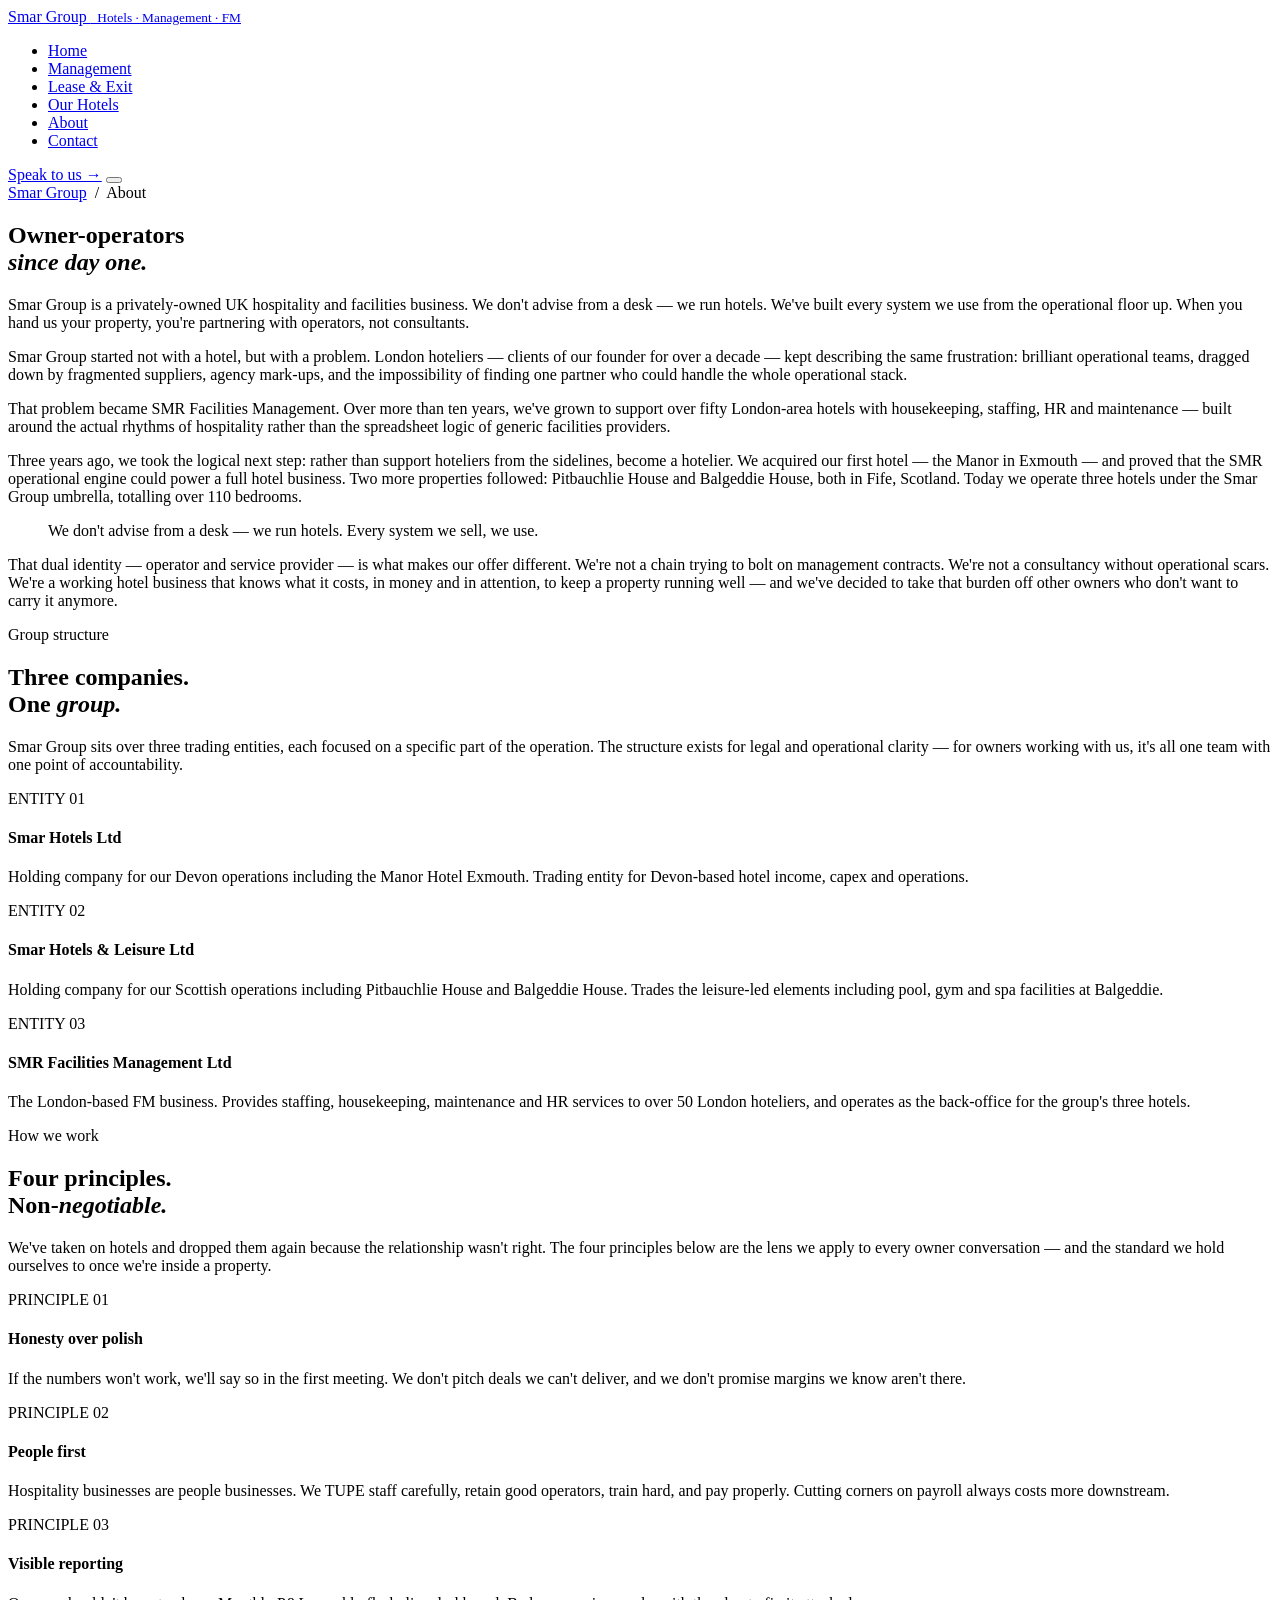
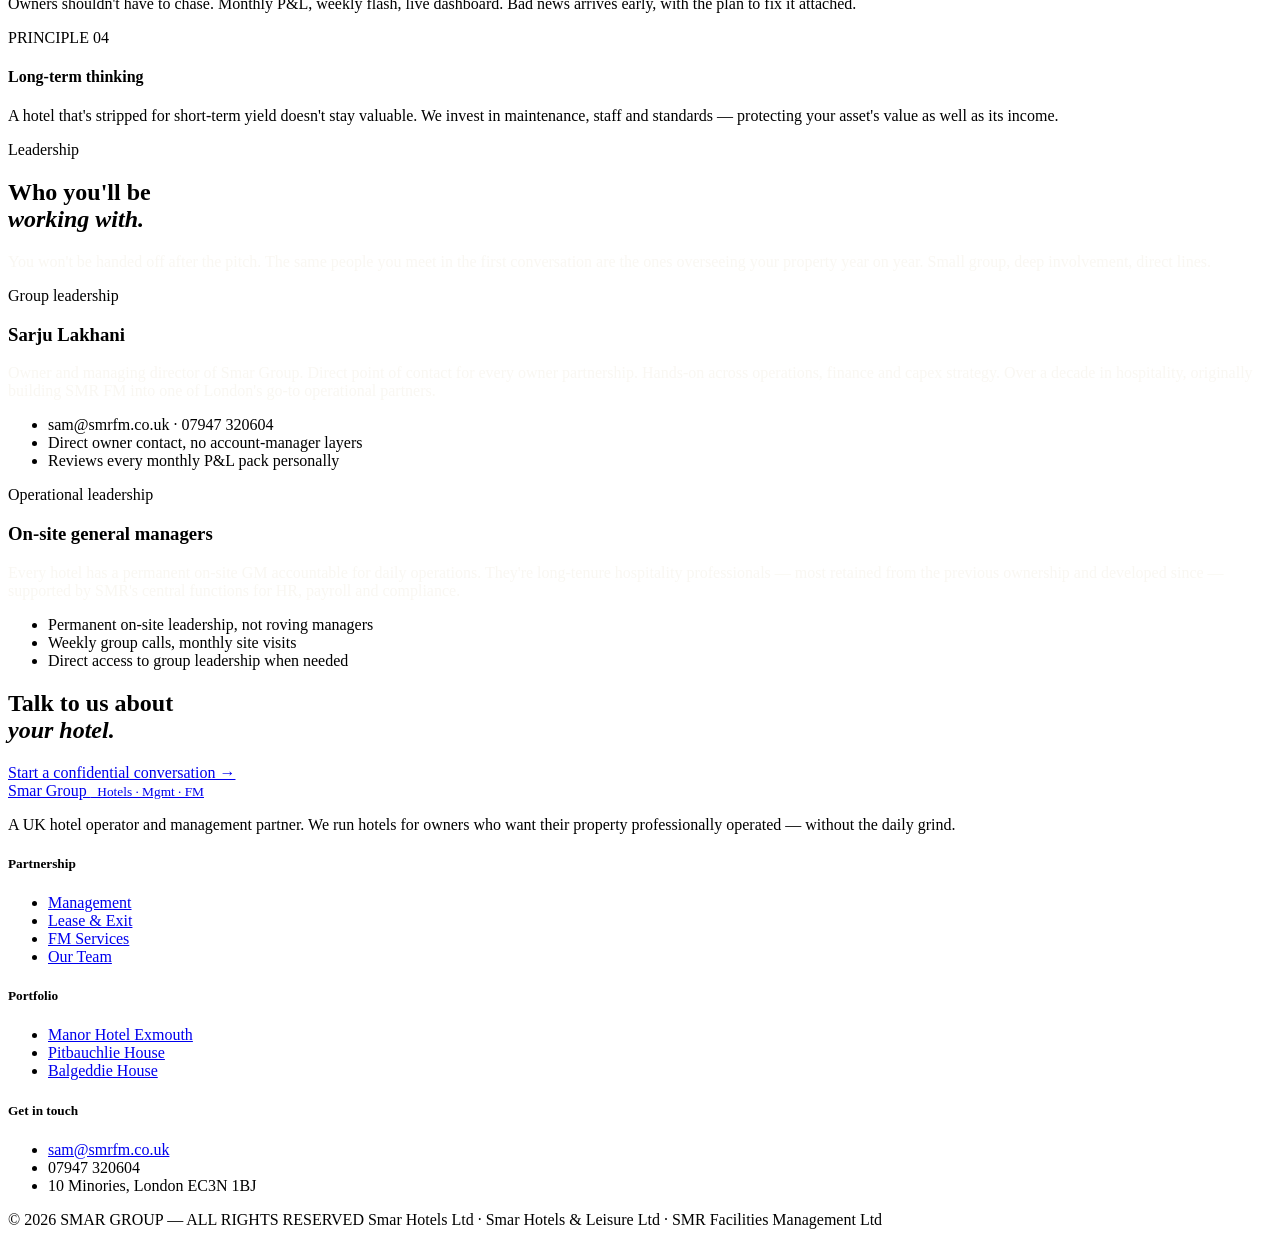
==== about.html @ 934def17 "Add files via upload" ====
<!DOCTYPE html>
<html lang="en">
<head>
<meta charset="UTF-8">
<meta name="viewport" content="width=device-width, initial-scale=1.0">
<title>About — Smar Group</title>
<meta name="description" content="Smar Group is a UK hotel operator running three hotels and a London-based facilities management business. Owner-operators since 2014, backed by ten years of hospitality experience.">
<link rel="stylesheet" href="assets/styles.css">
<link rel="icon" type="image/svg+xml" href="data:image/svg+xml,<svg xmlns='http://www.w3.org/2000/svg' viewBox='0 0 32 32'><circle cx='16' cy='16' r='14' fill='%230B1E3A'/><circle cx='16' cy='16' r='5' fill='%23B58A3C'/></svg>">
</head>
<body>

<nav class="nav">
  <div class="container nav__inner">
    <a href="index.html" class="logo">
      <span class="logo__mark"></span>
      Smar Group
      <small>&nbsp;&nbsp;Hotels · Management · FM</small>
    </a>
    <ul class="nav__links">
      <li><a href="index.html">Home</a></li>
      <li><a href="management.html">Management</a></li>
      <li><a href="lease.html">Lease & Exit</a></li>
      <li><a href="hotels.html">Our Hotels</a></li>
      <li><a href="about.html" class="active">About</a></li>
      <li><a href="contact.html">Contact</a></li>
    </ul>
    <a href="contact.html" class="nav__cta">Speak to us →</a>
    <button class="nav__burger" aria-label="Menu"><span></span><span></span><span></span></button>
  </div>
</nav>

<section class="page-hero">
  <div class="container page-hero__inner">
    <div>
      <div class="crumb fade-up"><a href="index.html">Smar Group</a> &nbsp;/&nbsp; About</div>
      <h1 class="fade-up d1">
        Owner-operators<br>
        <em>since day one.</em>
      </h1>
    </div>
    <div class="fade-up d2">
      <p class="lead">
        Smar Group is a privately-owned UK hospitality and facilities business. We don't
        advise from a desk — we run hotels. We've built every system we use from the
        operational floor up. When you hand us your property, you're partnering with
        operators, not consultants.
      </p>
    </div>
  </div>
</section>

<!-- STORY -->
<section class="section">
  <div class="container">
    <div class="prose">
      <p>
        Smar Group started not with a hotel, but with a problem. London hoteliers — clients
        of our founder for over a decade — kept describing the same frustration: brilliant
        operational teams, dragged down by fragmented suppliers, agency mark-ups, and the
        impossibility of finding one partner who could handle the whole operational stack.
      </p>
      <p>
        That problem became SMR Facilities Management. Over more than ten years, we've grown
        to support over fifty London-area hotels with housekeeping, staffing, HR and
        maintenance — built around the actual rhythms of hospitality rather than the
        spreadsheet logic of generic facilities providers.
      </p>
      <p>
        Three years ago, we took the logical next step: rather than support hoteliers from
        the sidelines, become a hotelier. We acquired our first hotel — the Manor in Exmouth —
        and proved that the SMR operational engine could power a full hotel business. Two
        more properties followed: Pitbauchlie House and Balgeddie House, both in Fife,
        Scotland. Today we operate three hotels under the Smar Group umbrella, totalling
        over 110 bedrooms.
      </p>
      <blockquote>
        We don't advise from a desk — we run hotels. Every system we sell, we use.
      </blockquote>
      <p>
        That dual identity — operator and service provider — is what makes our offer
        different. We're not a chain trying to bolt on management contracts. We're not a
        consultancy without operational scars. We're a working hotel business that knows
        what it costs, in money and in attention, to keep a property running well — and
        we've decided to take that burden off other owners who don't want to carry it
        anymore.
      </p>
    </div>
  </div>
</section>

<!-- STRUCTURE -->
<section class="section section--cream">
  <div class="container">
    <div class="sec-head" data-reveal>
      <div class="sec-head__left">
        <span class="eyebrow">Group structure</span>
        <h2>Three companies.<br>One <em class="script">group.</em></h2>
      </div>
      <div class="sec-head__right">
        <p>
          Smar Group sits over three trading entities, each focused on a specific part of
          the operation. The structure exists for legal and operational clarity — for owners
          working with us, it's all one team with one point of accountability.
        </p>
      </div>
    </div>

    <div class="svc-grid">
      <div class="svc" data-reveal>
        <div class="svc__num">ENTITY 01</div>
        <h4>Smar Hotels Ltd</h4>
        <p>Holding company for our Devon operations including the Manor Hotel Exmouth. Trading entity for Devon-based hotel income, capex and operations.</p>
      </div>
      <div class="svc" data-reveal>
        <div class="svc__num">ENTITY 02</div>
        <h4>Smar Hotels & Leisure Ltd</h4>
        <p>Holding company for our Scottish operations including Pitbauchlie House and Balgeddie House. Trades the leisure-led elements including pool, gym and spa facilities at Balgeddie.</p>
      </div>
      <div class="svc" data-reveal>
        <div class="svc__num">ENTITY 03</div>
        <h4>SMR Facilities Management Ltd</h4>
        <p>The London-based FM business. Provides staffing, housekeeping, maintenance and HR services to over 50 London hoteliers, and operates as the back-office for the group's three hotels.</p>
      </div>
    </div>
  </div>
</section>

<!-- VALUES -->
<section class="section">
  <div class="container">
    <div class="sec-head" data-reveal>
      <div class="sec-head__left">
        <span class="eyebrow">How we work</span>
        <h2>Four principles.<br>Non-<em class="script">negotiable.</em></h2>
      </div>
      <div class="sec-head__right">
        <p>
          We've taken on hotels and dropped them again because the relationship wasn't
          right. The four principles below are the lens we apply to every owner conversation —
          and the standard we hold ourselves to once we're inside a property.
        </p>
      </div>
    </div>

    <div class="process">
      <div class="process__step" data-reveal>
        <span class="num">PRINCIPLE 01</span>
        <h4>Honesty over polish</h4>
        <p>If the numbers won't work, we'll say so in the first meeting. We don't pitch deals we can't deliver, and we don't promise margins we know aren't there.</p>
      </div>
      <div class="process__step" data-reveal>
        <span class="num">PRINCIPLE 02</span>
        <h4>People first</h4>
        <p>Hospitality businesses are people businesses. We TUPE staff carefully, retain good operators, train hard, and pay properly. Cutting corners on payroll always costs more downstream.</p>
      </div>
      <div class="process__step" data-reveal>
        <span class="num">PRINCIPLE 03</span>
        <h4>Visible reporting</h4>
        <p>Owners shouldn't have to chase. Monthly P&L, weekly flash, live dashboard. Bad news arrives early, with the plan to fix it attached.</p>
      </div>
      <div class="process__step" data-reveal>
        <span class="num">PRINCIPLE 04</span>
        <h4>Long-term thinking</h4>
        <p>A hotel that's stripped for short-term yield doesn't stay valuable. We invest in maintenance, staff and standards — protecting your asset's value as well as its income.</p>
      </div>
    </div>
  </div>
</section>

<!-- LEADERSHIP -->
<section class="section section--dark">
  <div class="container">
    <div class="sec-head" data-reveal>
      <div class="sec-head__left">
        <span class="eyebrow">Leadership</span>
        <h2 style="color: var(--paper);">Who you'll be<br><em class="script">working with.</em></h2>
      </div>
      <div class="sec-head__right">
        <p style="color: rgba(247, 244, 238, 0.75);">
          You won't be handed off after the pitch. The same people you meet in the first
          conversation are the ones overseeing your property year on year. Small group, deep
          involvement, direct lines.
        </p>
      </div>
    </div>

    <div class="tracks" data-reveal>
      <div class="track" style="background: var(--ink-2); border-color: rgba(247,244,238,0.12); color: var(--paper);">
        <span class="track__tag">Group leadership</span>
        <h3 style="color: var(--paper);">Sarju Lakhani</h3>
        <p style="color: rgba(247, 244, 238, 0.75);">
          Owner and managing director of Smar Group. Direct point of contact for every
          owner partnership. Hands-on across operations, finance and capex strategy.
          Over a decade in hospitality, originally building SMR FM into one of London's
          go-to operational partners.
        </p>
        <ul class="track__list" style="border-color: rgba(247,244,238,0.12);">
          <li>sam@smrfm.co.uk · 07947 320604</li>
          <li>Direct owner contact, no account-manager layers</li>
          <li>Reviews every monthly P&L pack personally</li>
        </ul>
      </div>
      <div class="track" style="background: var(--ink-2); border-color: rgba(247,244,238,0.12); color: var(--paper);">
        <span class="track__tag">Operational leadership</span>
        <h3 style="color: var(--paper);">On-site general managers</h3>
        <p style="color: rgba(247, 244, 238, 0.75);">
          Every hotel has a permanent on-site GM accountable for daily operations. They're
          long-tenure hospitality professionals — most retained from the previous ownership
          and developed since — supported by SMR's central functions for HR, payroll and
          compliance.
        </p>
        <ul class="track__list" style="border-color: rgba(247,244,238,0.12);">
          <li>Permanent on-site leadership, not roving managers</li>
          <li>Weekly group calls, monthly site visits</li>
          <li>Direct access to group leadership when needed</li>
        </ul>
      </div>
    </div>
  </div>
</section>

<!-- CTA -->
<section class="cta-band">
  <div class="container cta-band__inner">
    <h2>Talk to us about<br><em>your hotel.</em></h2>
    <div style="display: flex; gap: 1rem; flex-wrap: wrap;">
      <a href="contact.html" class="btn btn--primary">Start a confidential conversation →</a>
    </div>
  </div>
</section>

<footer class="footer">
  <div class="container">
    <div class="footer__grid">
      <div class="footer__brand">
        <a href="index.html" class="logo">
          <span class="logo__mark"></span>
          Smar Group
          <small>&nbsp;&nbsp;Hotels · Mgmt · FM</small>
        </a>
        <p>A UK hotel operator and management partner. We run hotels for owners who want their property professionally operated — without the daily grind.</p>
      </div>
      <div class="footer__col">
        <h5>Partnership</h5>
        <ul>
          <li><a href="management.html">Management</a></li>
          <li><a href="lease.html">Lease & Exit</a></li>
          <li><a href="services.html">FM Services</a></li>
          <li><a href="about.html">Our Team</a></li>
        </ul>
      </div>
      <div class="footer__col">
        <h5>Portfolio</h5>
        <ul>
          <li><a href="hotels.html#manor">Manor Hotel Exmouth</a></li>
          <li><a href="hotels.html#pitbauchlie">Pitbauchlie House</a></li>
          <li><a href="hotels.html#balgeddie">Balgeddie House</a></li>
        </ul>
      </div>
      <div class="footer__col">
        <h5>Get in touch</h5>
        <ul>
          <li><a href="mailto:sam@smrfm.co.uk">sam@smrfm.co.uk</a></li>
          <li>07947 320604</li>
          <li>10 Minories, London EC3N 1BJ</li>
        </ul>
      </div>
    </div>
    <div class="footer__bottom">
      <span>© 2026 SMAR GROUP — ALL RIGHTS RESERVED</span>
      <span>Smar Hotels Ltd · Smar Hotels & Leisure Ltd · SMR Facilities Management Ltd</span>
    </div>
  </div>
</footer>

<script src="assets/main.js"></script>
</body>
</html>
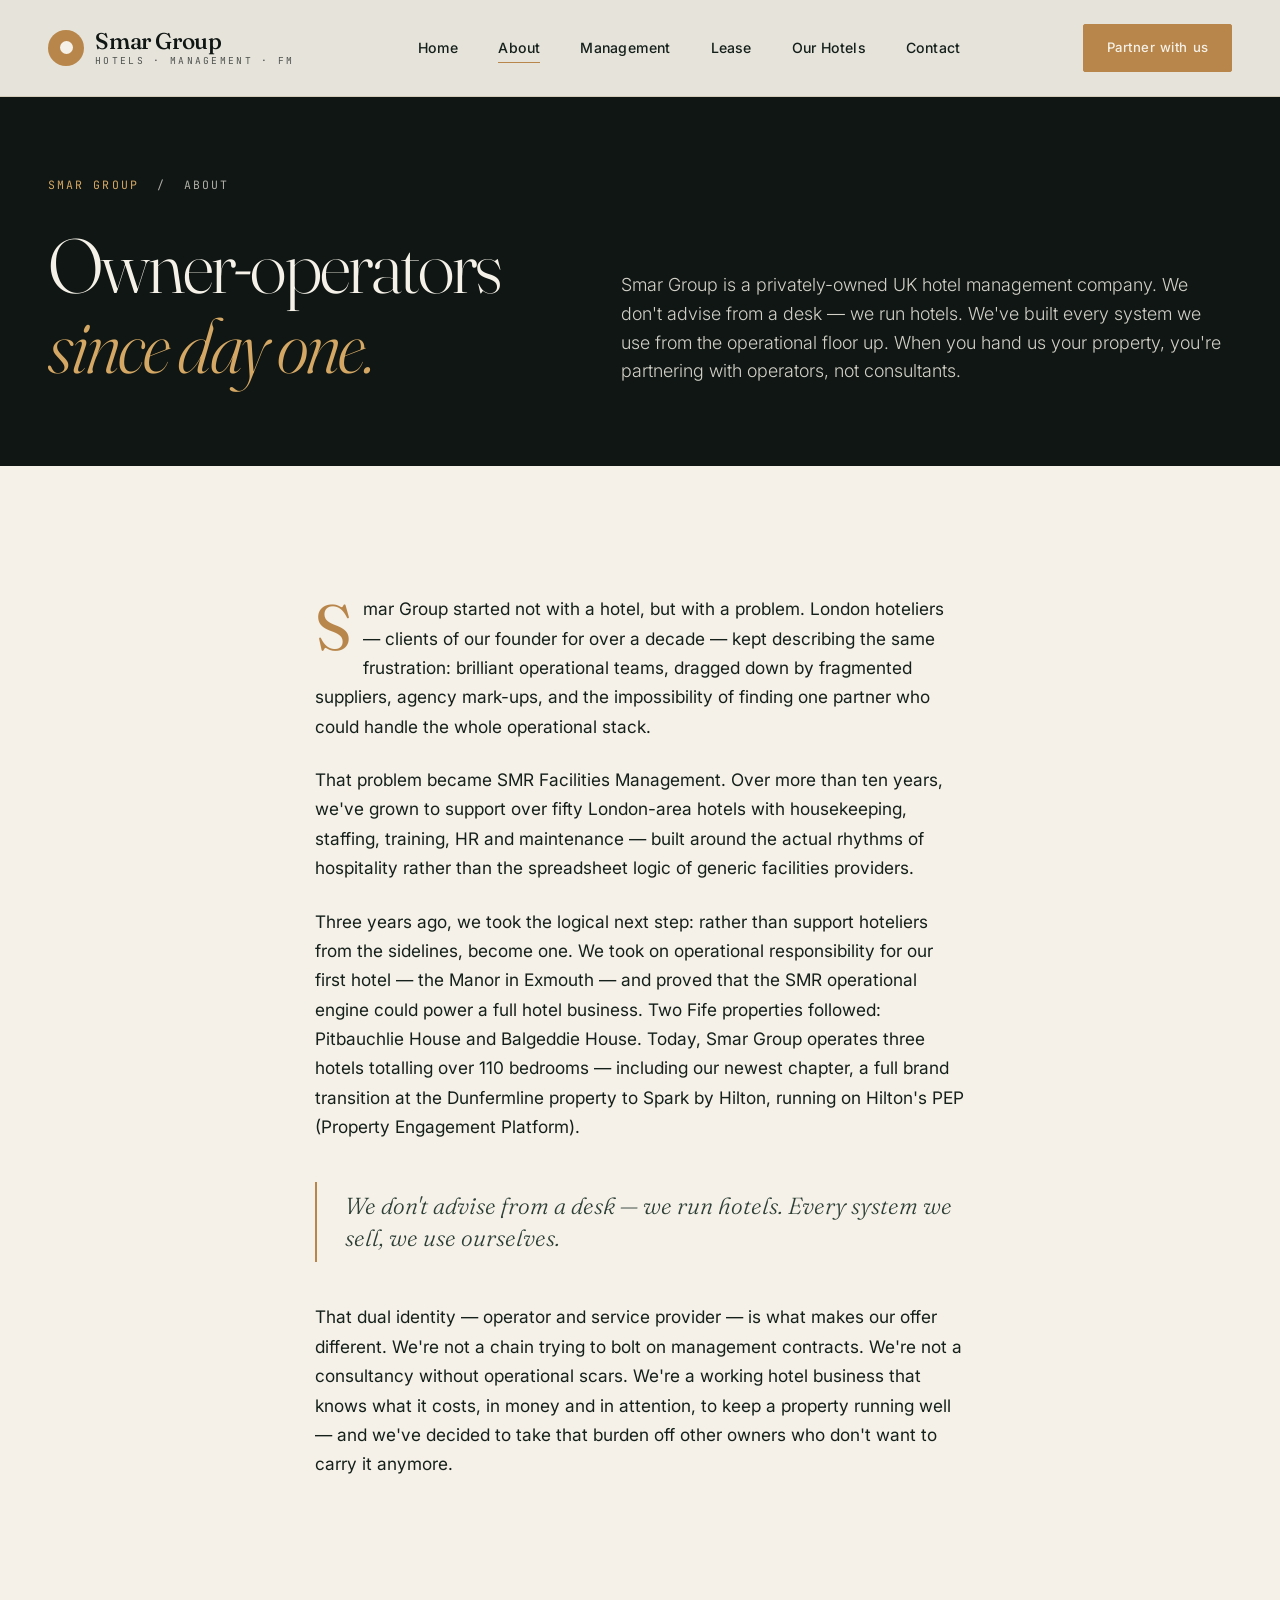
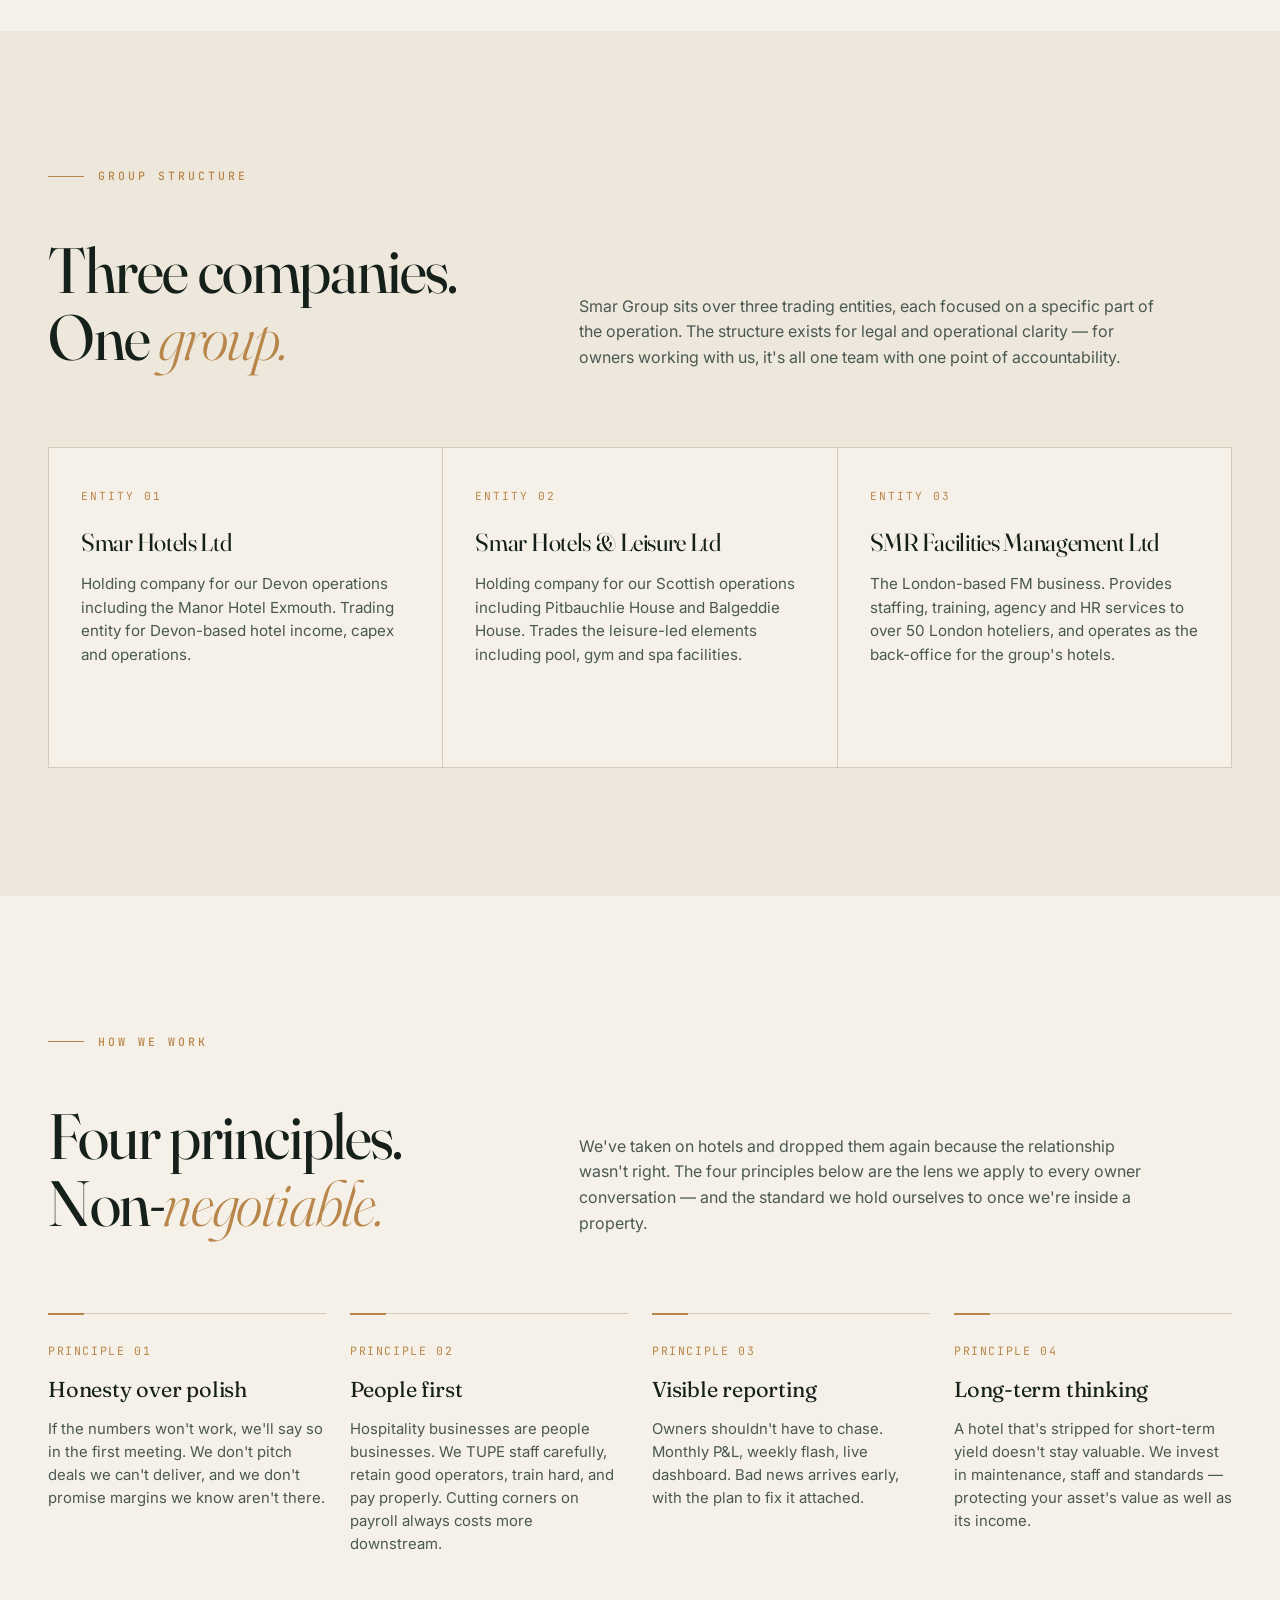
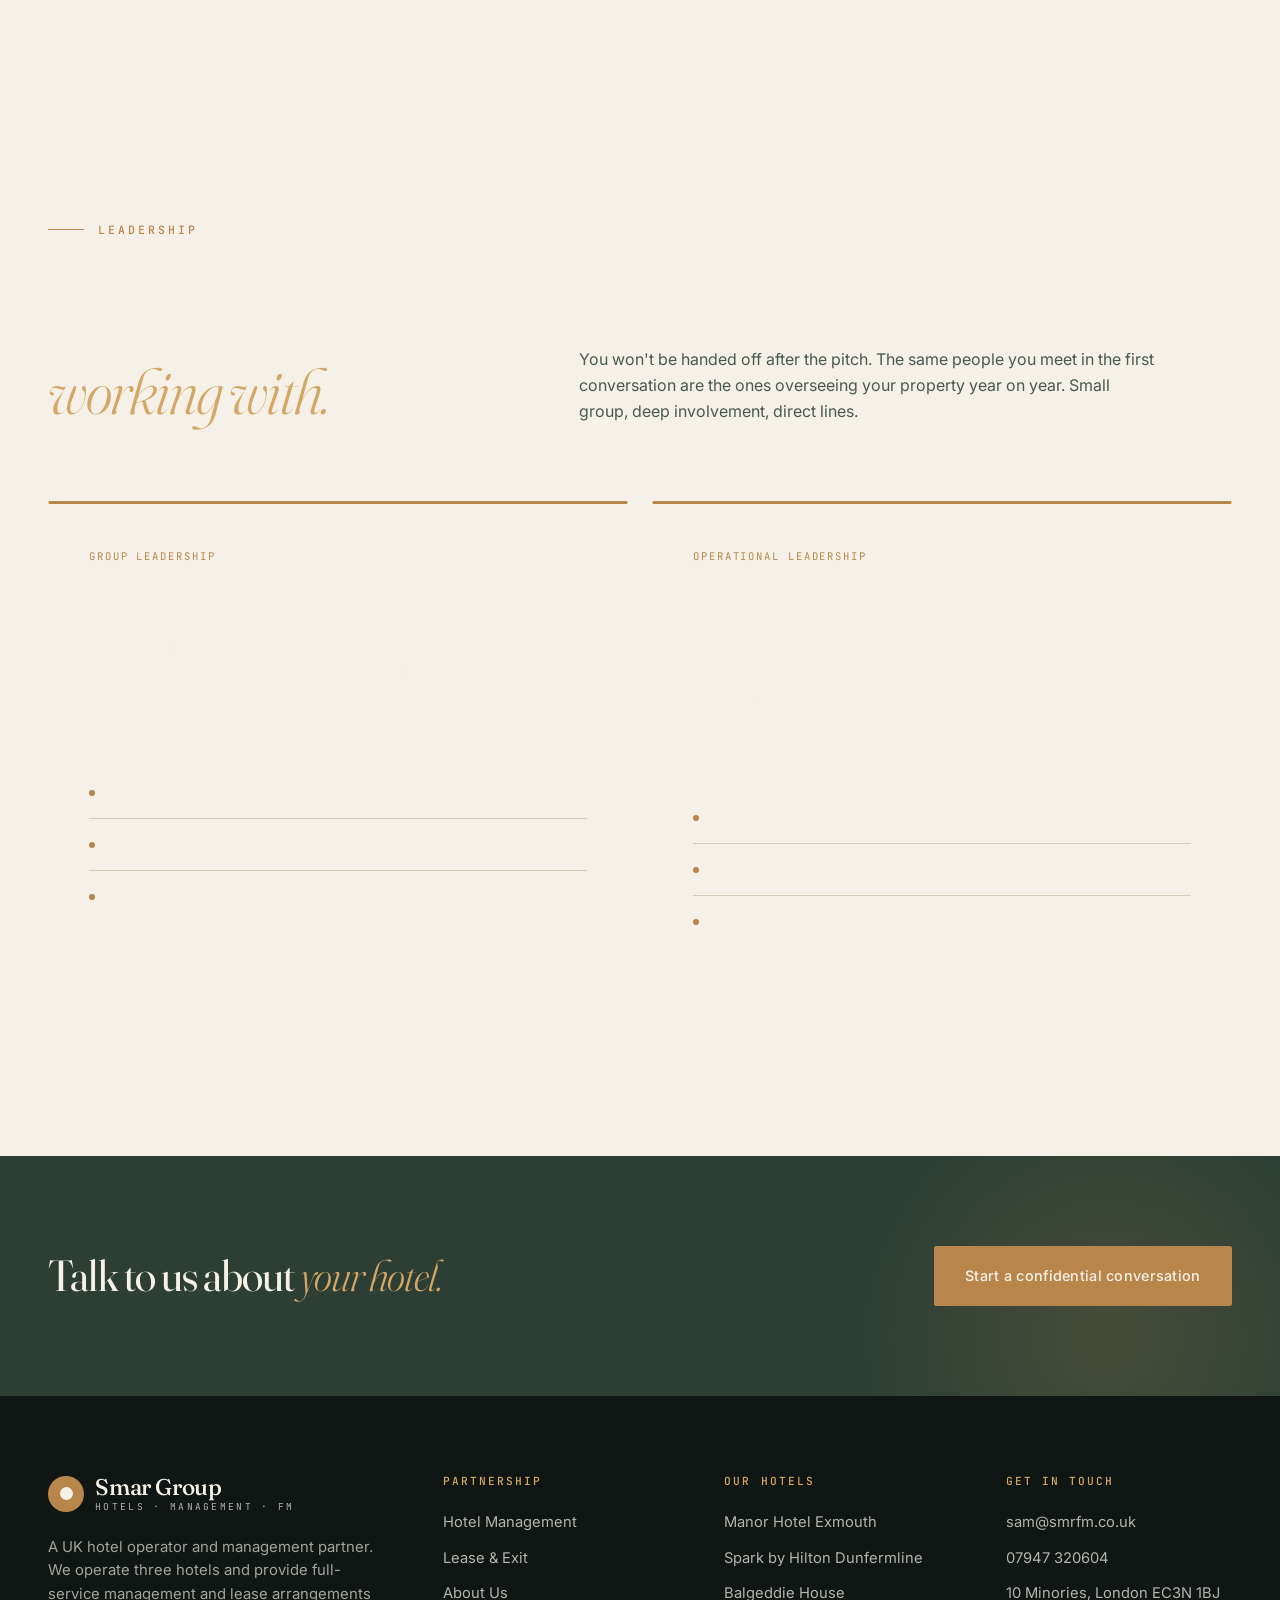
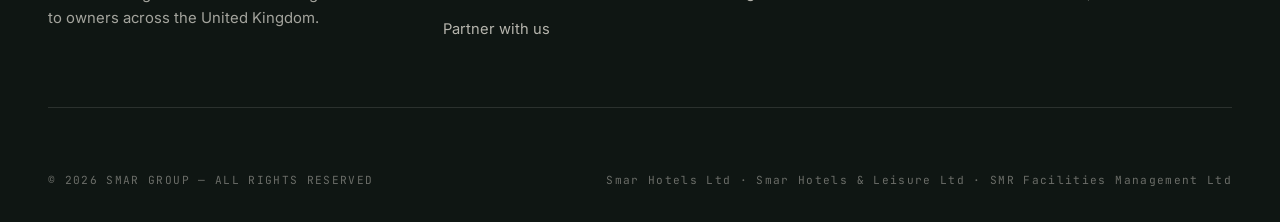
==== commit 942ac6e3: "v3 redesign: real hotel photos, SmarCEO section, 13 partner logos" ====
--- a/about.html
+++ b/about.html
@@ -4,78 +4,77 @@
 <meta charset="UTF-8">
 <meta name="viewport" content="width=device-width, initial-scale=1.0">
 <title>About — Smar Group</title>
-<meta name="description" content="Smar Group is a UK hotel operator running three hotels and a London-based facilities management business. Owner-operators since 2014, backed by ten years of hospitality experience.">
+<meta name="description" content="Smar Group is a UK hotel management company built on operational experience. Learn about our story, structure, values and leadership team.">
 <link rel="stylesheet" href="assets/styles.css">
-<link rel="icon" type="image/svg+xml" href="data:image/svg+xml,<svg xmlns='http://www.w3.org/2000/svg' viewBox='0 0 32 32'><circle cx='16' cy='16' r='14' fill='%230B1E3A'/><circle cx='16' cy='16' r='5' fill='%23B58A3C'/></svg>">
+<link rel="icon" type="image/svg+xml" href="data:image/svg+xml,<svg xmlns='http://www.w3.org/2000/svg' viewBox='0 0 32 32'><circle cx='16' cy='16' r='14' fill='%232D3F35'/><circle cx='16' cy='16' r='5' fill='%23B8864A'/></svg>">
 </head>
 <body>
 
-<nav class="nav">
+<nav class="nav" data-theme="light">
   <div class="container nav__inner">
     <a href="index.html" class="logo">
       <span class="logo__mark"></span>
-      Smar Group
-      <small>&nbsp;&nbsp;Hotels · Management · FM</small>
+      <span class="logo__text">Smar Group<small>Hotels · Management · FM</small></span>
     </a>
     <ul class="nav__links">
       <li><a href="index.html">Home</a></li>
+      <li><a href="about.html" class="active">About</a></li>
       <li><a href="management.html">Management</a></li>
-      <li><a href="lease.html">Lease & Exit</a></li>
+      <li><a href="lease.html">Lease</a></li>
       <li><a href="hotels.html">Our Hotels</a></li>
-      <li><a href="about.html" class="active">About</a></li>
       <li><a href="contact.html">Contact</a></li>
     </ul>
-    <a href="contact.html" class="nav__cta">Speak to us →</a>
+    <a href="contact.html" class="nav__cta">Partner with us</a>
     <button class="nav__burger" aria-label="Menu"><span></span><span></span><span></span></button>
   </div>
 </nav>
 
 <section class="page-hero">
-  <div class="container page-hero__inner">
-    <div>
-      <div class="crumb fade-up"><a href="index.html">Smar Group</a> &nbsp;/&nbsp; About</div>
-      <h1 class="fade-up d1">
-        Owner-operators<br>
-        <em>since day one.</em>
-      </h1>
-    </div>
-    <div class="fade-up d2">
-      <p class="lead">
-        Smar Group is a privately-owned UK hospitality and facilities business. We don't
-        advise from a desk — we run hotels. We've built every system we use from the
-        operational floor up. When you hand us your property, you're partnering with
-        operators, not consultants.
-      </p>
-    </div>
-  </div>
-</section>
-
-<!-- STORY -->
+  <div class="container">
+    <div class="page-hero__inner">
+      <div>
+        <div class="crumb fade-up"><a href="index.html">Smar Group</a> &nbsp;/&nbsp; About</div>
+        <h1 class="fade-up d1">Owner-operators<br><span class="italic">since day one.</span></h1>
+      </div>
+      <div class="fade-up d2">
+        <p class="page-hero__lead">
+          Smar Group is a privately-owned UK hotel management company. We don't advise from a
+          desk — we run hotels. We've built every system we use from the operational floor
+          up. When you hand us your property, you're partnering with operators, not
+          consultants.
+        </p>
+      </div>
+    </div>
+  </div>
+</section>
+
 <section class="section">
   <div class="container">
     <div class="prose">
       <p>
-        Smar Group started not with a hotel, but with a problem. London hoteliers — clients
-        of our founder for over a decade — kept describing the same frustration: brilliant
-        operational teams, dragged down by fragmented suppliers, agency mark-ups, and the
-        impossibility of finding one partner who could handle the whole operational stack.
+        Smar Group started not with a hotel, but with a problem. London hoteliers —
+        clients of our founder for over a decade — kept describing the same frustration:
+        brilliant operational teams, dragged down by fragmented suppliers, agency mark-ups,
+        and the impossibility of finding one partner who could handle the whole operational
+        stack.
       </p>
       <p>
         That problem became SMR Facilities Management. Over more than ten years, we've grown
-        to support over fifty London-area hotels with housekeeping, staffing, HR and
-        maintenance — built around the actual rhythms of hospitality rather than the
+        to support over fifty London-area hotels with housekeeping, staffing, training, HR
+        and maintenance — built around the actual rhythms of hospitality rather than the
         spreadsheet logic of generic facilities providers.
       </p>
       <p>
         Three years ago, we took the logical next step: rather than support hoteliers from
-        the sidelines, become a hotelier. We acquired our first hotel — the Manor in Exmouth —
-        and proved that the SMR operational engine could power a full hotel business. Two
-        more properties followed: Pitbauchlie House and Balgeddie House, both in Fife,
-        Scotland. Today we operate three hotels under the Smar Group umbrella, totalling
-        over 110 bedrooms.
+        the sidelines, become one. We took on operational responsibility for our first
+        hotel — the Manor in Exmouth — and proved that the SMR operational engine could
+        power a full hotel business. Two Fife properties followed: Pitbauchlie House and
+        Balgeddie House. Today, Smar Group operates three hotels totalling over 110
+        bedrooms — including our newest chapter, a full brand transition at the Dunfermline
+        property to Spark by Hilton, running on Hilton's PEP (Property Engagement Platform).
       </p>
       <blockquote>
-        We don't advise from a desk — we run hotels. Every system we sell, we use.
+        We don't advise from a desk — we run hotels. Every system we sell, we use ourselves.
       </blockquote>
       <p>
         That dual identity — operator and service provider — is what makes our offer
@@ -95,7 +94,7 @@
     <div class="sec-head" data-reveal>
       <div class="sec-head__left">
         <span class="eyebrow">Group structure</span>
-        <h2>Three companies.<br>One <em class="script">group.</em></h2>
+        <h2 style="margin-top: 1.5rem;">Three companies.<br>One <span class="italic" style="color: var(--bronze);">group.</span></h2>
       </div>
       <div class="sec-head__right">
         <p>
@@ -106,21 +105,21 @@
       </div>
     </div>
 
-    <div class="svc-grid">
-      <div class="svc" data-reveal>
-        <div class="svc__num">ENTITY 01</div>
-        <h4>Smar Hotels Ltd</h4>
+    <div class="pillars">
+      <div class="pillar" data-reveal>
+        <div class="pillar__num">ENTITY 01</div>
+        <h3>Smar Hotels Ltd</h3>
         <p>Holding company for our Devon operations including the Manor Hotel Exmouth. Trading entity for Devon-based hotel income, capex and operations.</p>
       </div>
-      <div class="svc" data-reveal>
-        <div class="svc__num">ENTITY 02</div>
-        <h4>Smar Hotels & Leisure Ltd</h4>
-        <p>Holding company for our Scottish operations including Pitbauchlie House and Balgeddie House. Trades the leisure-led elements including pool, gym and spa facilities at Balgeddie.</p>
-      </div>
-      <div class="svc" data-reveal>
-        <div class="svc__num">ENTITY 03</div>
-        <h4>SMR Facilities Management Ltd</h4>
-        <p>The London-based FM business. Provides staffing, housekeeping, maintenance and HR services to over 50 London hoteliers, and operates as the back-office for the group's three hotels.</p>
+      <div class="pillar" data-reveal>
+        <div class="pillar__num">ENTITY 02</div>
+        <h3>Smar Hotels &amp; Leisure Ltd</h3>
+        <p>Holding company for our Scottish operations including Pitbauchlie House and Balgeddie House. Trades the leisure-led elements including pool, gym and spa facilities.</p>
+      </div>
+      <div class="pillar" data-reveal>
+        <div class="pillar__num">ENTITY 03</div>
+        <h3>SMR Facilities Management Ltd</h3>
+        <p>The London-based FM business. Provides staffing, training, agency and HR services to over 50 London hoteliers, and operates as the back-office for the group's hotels.</p>
       </div>
     </div>
   </div>
@@ -132,13 +131,13 @@
     <div class="sec-head" data-reveal>
       <div class="sec-head__left">
         <span class="eyebrow">How we work</span>
-        <h2>Four principles.<br>Non-<em class="script">negotiable.</em></h2>
+        <h2 style="margin-top: 1.5rem;">Four principles.<br>Non-<span class="italic" style="color: var(--bronze);">negotiable.</span></h2>
       </div>
       <div class="sec-head__right">
         <p>
-          We've taken on hotels and dropped them again because the relationship wasn't
-          right. The four principles below are the lens we apply to every owner conversation —
-          and the standard we hold ourselves to once we're inside a property.
+          We've taken on hotels and dropped them again because the relationship wasn't right.
+          The four principles below are the lens we apply to every owner conversation — and
+          the standard we hold ourselves to once we're inside a property.
         </p>
       </div>
     </div>
@@ -157,7 +156,7 @@
       <div class="process__step" data-reveal>
         <span class="num">PRINCIPLE 03</span>
         <h4>Visible reporting</h4>
-        <p>Owners shouldn't have to chase. Monthly P&L, weekly flash, live dashboard. Bad news arrives early, with the plan to fix it attached.</p>
+        <p>Owners shouldn't have to chase. Monthly P&amp;L, weekly flash, live dashboard. Bad news arrives early, with the plan to fix it attached.</p>
       </div>
       <div class="process__step" data-reveal>
         <span class="num">PRINCIPLE 04</span>
@@ -169,15 +168,15 @@
 </section>
 
 <!-- LEADERSHIP -->
-<section class="section section--dark">
+<section class="section section--green">
   <div class="container">
     <div class="sec-head" data-reveal>
       <div class="sec-head__left">
         <span class="eyebrow">Leadership</span>
-        <h2 style="color: var(--paper);">Who you'll be<br><em class="script">working with.</em></h2>
+        <h2 style="margin-top: 1.5rem; color: var(--cream);">Who you'll be<br><span class="italic" style="color: var(--bronze-light);">working with.</span></h2>
       </div>
       <div class="sec-head__right">
-        <p style="color: rgba(247, 244, 238, 0.75);">
+        <p>
           You won't be handed off after the pitch. The same people you meet in the first
           conversation are the ones overseeing your property year on year. Small group, deep
           involvement, direct lines.
@@ -186,75 +185,73 @@
     </div>
 
     <div class="tracks" data-reveal>
-      <div class="track" style="background: var(--ink-2); border-color: rgba(247,244,238,0.12); color: var(--paper);">
+      <div class="track" style="background: var(--green-darker); border-color: rgba(245,241,232,0.12); color: var(--cream); border-top-color: var(--bronze);">
         <span class="track__tag">Group leadership</span>
-        <h3 style="color: var(--paper);">Sarju Lakhani</h3>
-        <p style="color: rgba(247, 244, 238, 0.75);">
-          Owner and managing director of Smar Group. Direct point of contact for every
-          owner partnership. Hands-on across operations, finance and capex strategy.
-          Over a decade in hospitality, originally building SMR FM into one of London's
-          go-to operational partners.
-        </p>
-        <ul class="track__list" style="border-color: rgba(247,244,238,0.12);">
-          <li>sam@smrfm.co.uk · 07947 320604</li>
-          <li>Direct owner contact, no account-manager layers</li>
-          <li>Reviews every monthly P&L pack personally</li>
-        </ul>
-      </div>
-      <div class="track" style="background: var(--ink-2); border-color: rgba(247,244,238,0.12); color: var(--paper);">
+        <h3 style="color: var(--cream);">Sarju Lakhani</h3>
+        <p style="color: rgba(245, 241, 232, 0.75);">
+          Owner and Managing Director of Smar Group. Direct point of contact for every
+          owner partnership. Hands-on across operations, finance and capex strategy. Over a
+          decade in hospitality, originally building SMR FM into one of London's go-to
+          operational partners.
+        </p>
+        <ul class="track__list" style="border-color: rgba(245,241,232,0.12);">
+          <li style="color: var(--cream);">sam@smrfm.co.uk · 07947 320604</li>
+          <li style="color: var(--cream);">Direct owner contact, no account-manager layers</li>
+          <li style="color: var(--cream);">Reviews every monthly P&amp;L pack personally</li>
+        </ul>
+      </div>
+      <div class="track" style="background: var(--green-darker); border-color: rgba(245,241,232,0.12); color: var(--cream); border-top-color: var(--bronze);">
         <span class="track__tag">Operational leadership</span>
-        <h3 style="color: var(--paper);">On-site general managers</h3>
-        <p style="color: rgba(247, 244, 238, 0.75);">
+        <h3 style="color: var(--cream);">On-site general managers</h3>
+        <p style="color: rgba(245, 241, 232, 0.75);">
           Every hotel has a permanent on-site GM accountable for daily operations. They're
           long-tenure hospitality professionals — most retained from the previous ownership
           and developed since — supported by SMR's central functions for HR, payroll and
           compliance.
         </p>
-        <ul class="track__list" style="border-color: rgba(247,244,238,0.12);">
-          <li>Permanent on-site leadership, not roving managers</li>
-          <li>Weekly group calls, monthly site visits</li>
-          <li>Direct access to group leadership when needed</li>
-        </ul>
-      </div>
-    </div>
-  </div>
-</section>
-
-<!-- CTA -->
+        <ul class="track__list" style="border-color: rgba(245,241,232,0.12);">
+          <li style="color: var(--cream);">Permanent on-site leadership, not roving managers</li>
+          <li style="color: var(--cream);">Weekly group calls, monthly site visits</li>
+          <li style="color: var(--cream);">Direct access to group leadership when needed</li>
+        </ul>
+      </div>
+    </div>
+  </div>
+</section>
+
 <section class="cta-band">
   <div class="container cta-band__inner">
-    <h2>Talk to us about<br><em>your hotel.</em></h2>
-    <div style="display: flex; gap: 1rem; flex-wrap: wrap;">
-      <a href="contact.html" class="btn btn--primary">Start a confidential conversation →</a>
+    <h2>Talk to us about <span class="italic">your hotel.</span></h2>
+    <div class="cta-band__actions">
+      <a href="contact.html" class="btn btn--primary">Start a confidential conversation</a>
     </div>
   </div>
 </section>
 
 <footer class="footer">
   <div class="container">
-    <div class="footer__grid">
+    <div class="footer__top">
       <div class="footer__brand">
         <a href="index.html" class="logo">
           <span class="logo__mark"></span>
-          Smar Group
-          <small>&nbsp;&nbsp;Hotels · Mgmt · FM</small>
+          <span class="logo__text">Smar Group<small>Hotels · Management · FM</small></span>
         </a>
-        <p>A UK hotel operator and management partner. We run hotels for owners who want their property professionally operated — without the daily grind.</p>
+        <p>A UK hotel operator and management partner. We operate three hotels and provide full-service management and lease arrangements to owners across the United Kingdom.</p>
       </div>
       <div class="footer__col">
         <h5>Partnership</h5>
         <ul>
-          <li><a href="management.html">Management</a></li>
-          <li><a href="lease.html">Lease & Exit</a></li>
-          <li><a href="services.html">FM Services</a></li>
-          <li><a href="about.html">Our Team</a></li>
+          <li><a href="management.html">Hotel Management</a></li>
+          <li><a href="lease.html">Lease &amp; Exit</a></li>
+          <li><a href="about.html">About Us</a></li>
+          <li><a href="contact.html">Partner with us</a></li>
         </ul>
       </div>
       <div class="footer__col">
-        <h5>Portfolio</h5>
+        <h5>Our Hotels</h5>
         <ul>
           <li><a href="hotels.html#manor">Manor Hotel Exmouth</a></li>
-          <li><a href="hotels.html#pitbauchlie">Pitbauchlie House</a></li>
+          <li><a href="hotels.html#spark">Spark by Hilton Dunfermline</a></li>
           <li><a href="hotels.html#balgeddie">Balgeddie House</a></li>
         </ul>
       </div>
@@ -262,14 +259,14 @@
         <h5>Get in touch</h5>
         <ul>
           <li><a href="mailto:sam@smrfm.co.uk">sam@smrfm.co.uk</a></li>
-          <li>07947 320604</li>
+          <li><a href="tel:+447947320604">07947 320604</a></li>
           <li>10 Minories, London EC3N 1BJ</li>
         </ul>
       </div>
     </div>
     <div class="footer__bottom">
       <span>© 2026 SMAR GROUP — ALL RIGHTS RESERVED</span>
-      <span>Smar Hotels Ltd · Smar Hotels & Leisure Ltd · SMR Facilities Management Ltd</span>
+      <span>Smar Hotels Ltd · Smar Hotels &amp; Leisure Ltd · SMR Facilities Management Ltd</span>
     </div>
   </div>
 </footer>
--- a/assets/styles.css
+++ b/assets/styles.css
@@ -0,0 +1,1542 @@
+/* ==========================================================
+   SMAR GROUP — Design System v3
+   Photo-forward editorial, deeper palette
+   ========================================================== */
+
+@import url('https://fonts.googleapis.com/css2?family=Fraunces:opsz,wght@9..144,300;9..144,400;9..144,500;9..144,600;9..144,700&family=Inter:wght@300;400;500;600;700&family=JetBrains+Mono:wght@400;500&display=swap');
+
+:root {
+  /* Palette — deeper, editorial */
+  --ink: #0F1613;           /* near-black with cold green undertone */
+  --ink-2: #1A2520;
+  --ink-3: #2A3A32;
+  --forest: #2D3F35;        /* deep forest */
+  --forest-light: #4A6354;
+  --sage: #5B7A6B;          /* softer accent sage */
+  --sage-pale: #DCE3DD;
+
+  --cream: #F5F1E8;         /* warm paper */
+  --cream-2: #EDE8DB;
+  --cream-3: #DCD3BD;
+  --bronze: #B8864A;        /* warmer, orange-gold */
+  --bronze-light: #D4A764;
+  --bronze-pale: #E8D4B0;
+
+  --text: #15201B;
+  --text-soft: #4A5852;
+  --text-mute: #7A8580;
+  --line: #D4CCB8;
+  --line-dark: rgba(245,241,232,0.14);
+  --white: #ffffff;
+
+  --display: 'Fraunces', 'Times New Roman', serif;
+  --body: 'Inter', -apple-system, sans-serif;
+  --mono: 'JetBrains Mono', 'Courier New', monospace;
+
+  --container: 1340px;
+  --container-wide: 1480px;
+  --gutter: clamp(1.5rem, 5vw, 3rem);
+  --radius: 2px;
+  --t: cubic-bezier(0.4, 0, 0.2, 1);
+}
+
+* { box-sizing: border-box; margin: 0; padding: 0; }
+
+html {
+  scroll-behavior: smooth;
+  scroll-padding-top: 90px;
+}
+
+body {
+  font-family: var(--body);
+  font-size: 16px;
+  line-height: 1.6;
+  color: var(--text);
+  background: var(--cream);
+  -webkit-font-smoothing: antialiased;
+  -moz-osx-font-smoothing: grayscale;
+  overflow-x: hidden;
+}
+
+img { max-width: 100%; display: block; }
+a { color: inherit; text-decoration: none; }
+button { font-family: inherit; cursor: pointer; }
+
+.container {
+  max-width: var(--container);
+  margin: 0 auto;
+  padding: 0 var(--gutter);
+}
+.container--wide { max-width: var(--container-wide); }
+.container--narrow { max-width: 920px; }
+
+.section {
+  padding: clamp(4.5rem, 10vw, 8.5rem) 0;
+}
+.section--dark { background: var(--ink); color: var(--cream); }
+.section--forest { background: var(--forest); color: var(--cream); }
+.section--cream { background: var(--cream-2); }
+.section--sage { background: var(--sage-pale); }
+.section--tight { padding: clamp(3rem, 6vw, 5rem) 0; }
+
+/* ---------- Typography ---------- */
+.eyebrow {
+  font-family: var(--mono);
+  font-size: 0.72rem;
+  letter-spacing: 0.26em;
+  text-transform: uppercase;
+  color: var(--bronze);
+  font-weight: 500;
+  display: inline-flex;
+  align-items: center;
+  gap: 0.9rem;
+}
+.eyebrow::before {
+  content: '';
+  width: 36px;
+  height: 1px;
+  background: var(--bronze);
+}
+.section--dark .eyebrow,
+.section--forest .eyebrow { color: var(--bronze-light); }
+.section--dark .eyebrow::before,
+.section--forest .eyebrow::before { background: var(--bronze-light); }
+
+h1, h2, h3, h4, h5 {
+  font-family: var(--display);
+  font-weight: 400;
+  letter-spacing: -0.022em;
+  line-height: 1.04;
+  font-variation-settings: 'opsz' 144;
+  color: inherit;
+}
+
+h1 {
+  font-size: clamp(2.8rem, 8vw, 6.5rem);
+  font-weight: 300;
+  letter-spacing: -0.028em;
+}
+h2 {
+  font-size: clamp(2.2rem, 5.2vw, 4rem);
+  font-weight: 400;
+  letter-spacing: -0.022em;
+}
+h3 {
+  font-size: clamp(1.5rem, 2.6vw, 2.1rem);
+  font-weight: 400;
+}
+h4 {
+  font-size: 1.22rem;
+  font-weight: 500;
+  font-variation-settings: 'opsz' 14;
+  letter-spacing: -0.005em;
+  line-height: 1.3;
+}
+
+.italic {
+  font-style: italic;
+  font-weight: 300;
+}
+
+.lead {
+  font-size: clamp(1.15rem, 1.5vw, 1.35rem);
+  line-height: 1.55;
+  color: var(--text-soft);
+  max-width: 62ch;
+  font-weight: 300;
+}
+.section--dark .lead,
+.section--forest .lead { color: rgba(245, 241, 232, 0.78); }
+
+p { color: var(--text-soft); }
+.section--dark p,
+.section--forest p { color: rgba(245, 241, 232, 0.78); }
+
+/* ---------- Nav ---------- */
+.nav {
+  position: fixed;
+  top: 0; left: 0; right: 0;
+  z-index: 100;
+  padding: 1.5rem 0;
+  background: transparent;
+  transition: all 0.35s var(--t);
+}
+.nav.scrolled {
+  background: rgba(15, 22, 19, 0.92);
+  backdrop-filter: blur(16px);
+  -webkit-backdrop-filter: blur(16px);
+  padding: 0.75rem 0;
+  border-bottom: 1px solid rgba(245,241,232,0.08);
+}
+.nav.on-light {
+  background: rgba(245, 241, 232, 0.94);
+  backdrop-filter: blur(14px);
+  -webkit-backdrop-filter: blur(14px);
+  border-bottom: 1px solid var(--line);
+}
+.nav.on-light.scrolled {
+  background: rgba(245, 241, 232, 0.96);
+}
+
+.nav__inner {
+  display: flex;
+  align-items: center;
+  justify-content: space-between;
+  gap: 2rem;
+}
+
+.logo {
+  display: flex;
+  align-items: center;
+  gap: 0.7rem;
+  color: var(--cream);
+  transition: color 0.3s;
+}
+.nav.on-light .logo { color: var(--ink); }
+
+.logo__mark {
+  width: 36px;
+  height: 36px;
+  background: var(--bronze);
+  position: relative;
+  border-radius: 50%;
+  flex-shrink: 0;
+  display: flex;
+  align-items: center;
+  justify-content: center;
+}
+.logo__mark::after {
+  content: '';
+  width: 13px;
+  height: 13px;
+  border-radius: 50%;
+  background: var(--cream);
+}
+.logo__text {
+  font-family: var(--display);
+  font-size: 1.42rem;
+  font-weight: 500;
+  letter-spacing: -0.015em;
+  line-height: 1;
+}
+.logo__text small {
+  display: block;
+  font-family: var(--mono);
+  font-size: 0.6rem;
+  letter-spacing: 0.24em;
+  text-transform: uppercase;
+  font-weight: 400;
+  opacity: 0.7;
+  margin-top: 0.22rem;
+}
+
+.nav__links {
+  display: flex;
+  gap: 2.5rem;
+  align-items: center;
+  list-style: none;
+}
+.nav__links a {
+  font-size: 0.88rem;
+  font-weight: 500;
+  color: var(--cream);
+  position: relative;
+  padding: 0.4rem 0;
+  letter-spacing: 0.015em;
+  transition: color 0.2s;
+}
+.nav.on-light .nav__links a { color: var(--text); }
+.nav__links a::after {
+  content: '';
+  position: absolute;
+  bottom: 0; left: 0;
+  width: 0;
+  height: 1px;
+  background: var(--bronze);
+  transition: width 0.3s var(--t);
+}
+.nav__links a:hover::after,
+.nav__links a.active::after { width: 100%; }
+.nav__links a:hover,
+.nav__links a.active { color: var(--bronze); }
+
+.nav__cta {
+  font-family: var(--body);
+  font-size: 0.82rem;
+  font-weight: 500;
+  letter-spacing: 0.04em;
+  padding: 0.78rem 1.4rem;
+  background: var(--bronze);
+  color: var(--cream);
+  border-radius: var(--radius);
+  transition: all 0.2s;
+  border: 1px solid var(--bronze);
+}
+.nav__cta:hover {
+  background: var(--bronze-light);
+  border-color: var(--bronze-light);
+}
+
+.nav__burger {
+  display: none;
+  width: 34px;
+  height: 34px;
+  background: transparent;
+  border: none;
+  flex-direction: column;
+  justify-content: center;
+  gap: 5px;
+  padding: 0;
+}
+.nav__burger span {
+  display: block;
+  width: 22px;
+  height: 1.5px;
+  background: var(--cream);
+  transition: all 0.3s;
+}
+.nav.on-light .nav__burger span { background: var(--ink); }
+
+/* ---------- Buttons ---------- */
+.btn {
+  display: inline-flex;
+  align-items: center;
+  gap: 0.7rem;
+  font-family: var(--body);
+  font-size: 0.9rem;
+  font-weight: 500;
+  letter-spacing: 0.02em;
+  padding: 1.1rem 1.9rem;
+  border-radius: var(--radius);
+  cursor: pointer;
+  transition: all 0.25s var(--t);
+  border: 1px solid transparent;
+  text-decoration: none;
+  white-space: nowrap;
+}
+.btn--primary {
+  background: var(--bronze);
+  color: var(--cream);
+  border-color: var(--bronze);
+}
+.btn--primary:hover {
+  background: var(--bronze-light);
+  border-color: var(--bronze-light);
+  transform: translateY(-1px);
+}
+.btn--ink {
+  background: var(--ink);
+  color: var(--cream);
+  border-color: var(--ink);
+}
+.btn--ink:hover {
+  background: var(--ink-2);
+  border-color: var(--ink-2);
+}
+.btn--outline {
+  background: transparent;
+  color: var(--text);
+  border-color: var(--text);
+}
+.btn--outline:hover {
+  background: var(--text);
+  color: var(--cream);
+}
+.btn--ghost {
+  background: transparent;
+  color: var(--cream);
+  border-color: rgba(245, 241, 232, 0.4);
+}
+.btn--ghost:hover {
+  background: var(--cream);
+  color: var(--ink);
+  border-color: var(--cream);
+}
+.btn__arrow {
+  width: 14px;
+  height: 14px;
+  transition: transform 0.25s;
+}
+.btn:hover .btn__arrow { transform: translateX(4px); }
+
+/* ---------- Hero (full-bleed real photo) ---------- */
+.hero {
+  position: relative;
+  min-height: 96vh;
+  display: flex;
+  align-items: flex-end;
+  color: var(--cream);
+  overflow: hidden;
+  padding: 7rem 0 5rem;
+  background: var(--ink);
+}
+
+.hero__bg {
+  position: absolute;
+  inset: 0;
+  z-index: 0;
+}
+.hero__bg img {
+  position: absolute;
+  inset: 0;
+  width: 100%;
+  height: 100%;
+  object-fit: cover;
+  object-position: center;
+  animation: kenBurns 30s ease-in-out infinite alternate;
+}
+.hero__bg::before {
+  content: '';
+  position: absolute;
+  inset: 0;
+  z-index: 2;
+  background:
+    linear-gradient(180deg,
+      rgba(15, 22, 19, 0.4) 0%,
+      rgba(15, 22, 19, 0.2) 35%,
+      rgba(15, 22, 19, 0.7) 75%,
+      rgba(15, 22, 19, 0.95) 100%);
+}
+
+@keyframes kenBurns {
+  0%   { transform: scale(1.02) translate(0, 0); }
+  100% { transform: scale(1.1) translate(-1.5%, -1%); }
+}
+
+.hero__inner {
+  position: relative;
+  z-index: 5;
+  max-width: 1100px;
+  width: 100%;
+}
+
+.hero__eyebrow {
+  font-family: var(--mono);
+  font-size: 0.78rem;
+  letter-spacing: 0.26em;
+  text-transform: uppercase;
+  color: var(--bronze-light);
+  margin-bottom: 2.75rem;
+  display: inline-flex;
+  align-items: center;
+  gap: 1rem;
+}
+.hero__eyebrow::before {
+  content: '';
+  width: 44px;
+  height: 1px;
+  background: var(--bronze-light);
+}
+
+.hero h1 {
+  margin-bottom: 2rem;
+  letter-spacing: -0.03em;
+  color: var(--cream);
+  max-width: 14ch;
+}
+.hero h1 .italic {
+  color: var(--bronze-light);
+  display: block;
+}
+
+.hero__lead {
+  font-size: clamp(1.1rem, 1.5vw, 1.35rem);
+  line-height: 1.55;
+  max-width: 54ch;
+  margin-bottom: 3rem;
+  color: rgba(245, 241, 232, 0.88);
+  font-weight: 300;
+}
+
+.hero__ctas {
+  display: flex;
+  gap: 1rem;
+  flex-wrap: wrap;
+  margin-bottom: 4rem;
+}
+
+.hero__stats {
+  display: grid;
+  grid-template-columns: repeat(4, 1fr);
+  gap: 0;
+  padding-top: 2.75rem;
+  border-top: 1px solid rgba(245, 241, 232, 0.2);
+  max-width: 920px;
+}
+.hero__stat {
+  padding-right: 1.5rem;
+  border-right: 1px solid rgba(245, 241, 232, 0.12);
+}
+.hero__stat:last-child { border-right: none; padding-right: 0; }
+.hero__stat .num {
+  font-family: var(--display);
+  font-size: clamp(2.2rem, 3.6vw, 3rem);
+  font-weight: 300;
+  color: var(--cream);
+  line-height: 1;
+  display: block;
+  margin-bottom: 0.6rem;
+}
+.hero__stat .num .accent { color: var(--bronze-light); }
+.hero__stat .label {
+  font-family: var(--mono);
+  font-size: 0.68rem;
+  letter-spacing: 0.16em;
+  text-transform: uppercase;
+  color: rgba(245, 241, 232, 0.65);
+  line-height: 1.3;
+}
+
+/* Hero image credit */
+.hero__credit {
+  position: absolute;
+  bottom: 1.5rem;
+  right: var(--gutter);
+  z-index: 5;
+  font-family: var(--mono);
+  font-size: 0.66rem;
+  letter-spacing: 0.18em;
+  text-transform: uppercase;
+  color: rgba(245, 241, 232, 0.55);
+  writing-mode: vertical-rl;
+  transform: rotate(180deg);
+}
+
+/* ---------- Section head ---------- */
+.sec-head {
+  display: grid;
+  grid-template-columns: 1fr 1.4fr;
+  gap: clamp(2rem, 5vw, 5rem);
+  margin-bottom: clamp(3rem, 6vw, 5rem);
+  align-items: end;
+}
+.sec-head__left .eyebrow { margin-bottom: 1.75rem; }
+.sec-head__right p {
+  font-size: clamp(1rem, 1.25vw, 1.15rem);
+  line-height: 1.6;
+  max-width: 58ch;
+}
+
+/* ---------- Intro ---------- */
+.intro {
+  display: grid;
+  grid-template-columns: 1.3fr 1fr;
+  gap: clamp(3rem, 7vw, 6rem);
+  align-items: center;
+}
+.intro__visual {
+  position: relative;
+  aspect-ratio: 4/5;
+  overflow: hidden;
+  background: var(--ink);
+}
+.intro__visual img {
+  position: absolute;
+  inset: 0;
+  width: 100%;
+  height: 100%;
+  object-fit: cover;
+  transition: transform 1.5s var(--t);
+}
+.intro__visual:hover img { transform: scale(1.04); }
+.intro__tag {
+  position: absolute;
+  bottom: 1.5rem;
+  left: 1.5rem;
+  background: rgba(15, 22, 19, 0.85);
+  backdrop-filter: blur(6px);
+  color: var(--cream);
+  padding: 0.75rem 1.1rem;
+  font-family: var(--mono);
+  font-size: 0.68rem;
+  letter-spacing: 0.16em;
+  text-transform: uppercase;
+  border-left: 2px solid var(--bronze);
+}
+
+.intro__body .eyebrow { margin-bottom: 1.5rem; }
+.intro__body h2 { margin-bottom: 2rem; }
+.intro__body p {
+  font-size: 1.08rem;
+  line-height: 1.65;
+  margin-bottom: 1.25rem;
+  color: var(--text-soft);
+}
+.intro__body p:last-of-type { margin-bottom: 2rem; }
+
+/* ---------- Pillars grid ---------- */
+.pillars {
+  display: grid;
+  grid-template-columns: repeat(3, 1fr);
+  gap: 0;
+  border-top: 1px solid var(--line);
+  border-left: 1px solid var(--line);
+}
+.pillar {
+  padding: 2.5rem 2rem;
+  border-right: 1px solid var(--line);
+  border-bottom: 1px solid var(--line);
+  background: var(--cream);
+  transition: all 0.4s var(--t);
+  position: relative;
+  display: flex;
+  flex-direction: column;
+  min-height: 320px;
+}
+.pillar:hover {
+  background: var(--forest);
+  color: var(--cream);
+}
+.pillar__num {
+  font-family: var(--mono);
+  font-size: 0.7rem;
+  letter-spacing: 0.18em;
+  color: var(--bronze);
+  margin-bottom: 1.5rem;
+  transition: color 0.3s;
+}
+.pillar:hover .pillar__num { color: var(--bronze-light); }
+.pillar__icon {
+  width: 36px;
+  height: 36px;
+  margin-bottom: 2rem;
+  color: var(--forest);
+  transition: color 0.3s;
+}
+.pillar:hover .pillar__icon { color: var(--bronze-light); }
+.pillar h3 {
+  margin-bottom: 1rem;
+  font-size: 1.55rem;
+  letter-spacing: -0.012em;
+}
+.pillar p {
+  font-size: 0.95rem;
+  line-height: 1.55;
+  flex-grow: 1;
+  margin-bottom: 1.75rem;
+  transition: color 0.3s;
+}
+.pillar:hover p { color: rgba(245, 241, 232, 0.78); }
+.pillar__link {
+  font-family: var(--mono);
+  font-size: 0.72rem;
+  letter-spacing: 0.14em;
+  text-transform: uppercase;
+  display: inline-flex;
+  align-items: center;
+  gap: 0.5rem;
+}
+.pillar__link::after {
+  content: '→';
+  transition: transform 0.25s;
+}
+.pillar:hover .pillar__link::after { transform: translateX(4px); }
+
+/* ---------- Two tracks ---------- */
+.tracks {
+  display: grid;
+  grid-template-columns: 1fr 1fr;
+  gap: 1.5rem;
+}
+.track {
+  background: var(--cream);
+  padding: 2.75rem 2.5rem;
+  border: 1px solid var(--line);
+  border-radius: 2px;
+  position: relative;
+  transition: all 0.3s var(--t);
+  display: flex;
+  flex-direction: column;
+  border-top: 3px solid var(--bronze);
+}
+.track:hover {
+  border-color: var(--forest);
+  border-top-color: var(--forest);
+  transform: translateY(-3px);
+  box-shadow: 0 22px 50px rgba(15, 22, 19, 0.1);
+}
+.track__tag {
+  display: inline-block;
+  font-family: var(--mono);
+  font-size: 0.66rem;
+  letter-spacing: 0.18em;
+  text-transform: uppercase;
+  color: var(--bronze);
+  margin-bottom: 1.25rem;
+}
+.track h3 {
+  margin-bottom: 1.2rem;
+  font-size: 1.85rem;
+  color: var(--text);
+}
+.track > p {
+  margin-bottom: 2rem;
+  font-size: 0.98rem;
+}
+.track__list {
+  list-style: none;
+  margin-bottom: 2.25rem;
+  flex-grow: 1;
+}
+.track__list li {
+  padding: 0.85rem 0;
+  border-bottom: 1px solid var(--line);
+  font-size: 0.93rem;
+  display: flex;
+  align-items: flex-start;
+  gap: 0.85rem;
+  color: var(--text);
+}
+.track__list li::before {
+  content: '';
+  width: 6px;
+  height: 6px;
+  background: var(--bronze);
+  border-radius: 50%;
+  margin-top: 0.55rem;
+  flex-shrink: 0;
+}
+.track__list li:last-child { border-bottom: none; }
+.track__cta {
+  font-family: var(--body);
+  font-size: 0.88rem;
+  font-weight: 500;
+  color: var(--forest);
+  display: inline-flex;
+  align-items: center;
+  gap: 0.5rem;
+  border-bottom: 1px solid var(--forest);
+  padding-bottom: 0.3rem;
+  align-self: flex-start;
+  transition: all 0.2s;
+}
+.track__cta:hover { color: var(--bronze); border-color: var(--bronze); }
+
+/* ---------- Hotel feature (big photo + text side by side) ---------- */
+.hotel-feature {
+  display: grid;
+  grid-template-columns: 1.15fr 1fr;
+  gap: 0;
+  min-height: 580px;
+  background: var(--cream);
+  overflow: hidden;
+}
+.hotel-feature:nth-of-type(even) {
+  grid-template-columns: 1fr 1.15fr;
+}
+.hotel-feature:nth-of-type(even) .hotel-feature__media { order: 2; }
+.hotel-feature__media {
+  position: relative;
+  overflow: hidden;
+  min-height: 420px;
+  background: var(--ink);
+}
+.hotel-feature__media img {
+  position: absolute;
+  inset: 0;
+  width: 100%;
+  height: 100%;
+  object-fit: cover;
+  transition: transform 1.2s var(--t);
+}
+.hotel-feature:hover .hotel-feature__media img { transform: scale(1.04); }
+.hotel-feature__badge {
+  position: absolute;
+  top: 1.5rem; left: 1.5rem;
+  z-index: 2;
+  font-family: var(--mono);
+  font-size: 0.68rem;
+  letter-spacing: 0.2em;
+  text-transform: uppercase;
+  color: var(--cream);
+  background: rgba(15, 22, 19, 0.78);
+  padding: 0.55rem 0.95rem;
+  backdrop-filter: blur(6px);
+  border-left: 2px solid var(--bronze);
+}
+.hotel-feature__body {
+  padding: clamp(2.5rem, 4.5vw, 4rem);
+  display: flex;
+  flex-direction: column;
+  justify-content: center;
+}
+.hotel-feature__loc {
+  font-family: var(--mono);
+  font-size: 0.72rem;
+  letter-spacing: 0.18em;
+  text-transform: uppercase;
+  color: var(--bronze);
+  margin-bottom: 1.25rem;
+  display: flex;
+  align-items: center;
+  gap: 0.65rem;
+}
+.hotel-feature__loc::before {
+  content: '';
+  width: 7px; height: 7px;
+  background: var(--bronze);
+  border-radius: 50%;
+}
+.hotel-feature__body h3 {
+  margin-bottom: 1.25rem;
+  font-size: clamp(1.9rem, 3vw, 2.5rem);
+  letter-spacing: -0.02em;
+  color: var(--text);
+}
+.hotel-feature__body p {
+  font-size: 1rem;
+  line-height: 1.65;
+  margin-bottom: 1.5rem;
+  max-width: 48ch;
+}
+.hotel-feature__meta {
+  display: flex;
+  gap: 2.25rem;
+  padding-top: 1.5rem;
+  border-top: 1px solid var(--line);
+  flex-wrap: wrap;
+  margin-top: 1rem;
+}
+.hotel-feature__meta div span {
+  display: block;
+  font-family: var(--mono);
+  font-size: 0.64rem;
+  letter-spacing: 0.14em;
+  text-transform: uppercase;
+  color: var(--text-soft);
+  margin-bottom: 0.4rem;
+}
+.hotel-feature__meta div strong {
+  font-family: var(--display);
+  font-size: 1.25rem;
+  color: var(--forest);
+  font-weight: 500;
+}
+
+/* Hotel gallery (3 thumbnails below the main feature) */
+.hotel-gallery {
+  display: grid;
+  grid-template-columns: repeat(3, 1fr);
+  gap: 1px;
+  background: var(--line);
+}
+.hotel-gallery__img {
+  aspect-ratio: 4/3;
+  overflow: hidden;
+  background: var(--ink);
+}
+.hotel-gallery__img img {
+  width: 100%;
+  height: 100%;
+  object-fit: cover;
+  transition: transform 1s var(--t);
+}
+.hotel-gallery__img:hover img { transform: scale(1.06); }
+
+/* Hotel wrapper */
+.hotel-block {
+  margin-bottom: clamp(3rem, 6vw, 5rem);
+  border: 1px solid var(--line);
+}
+.hotel-block:last-of-type { margin-bottom: 0; }
+
+/* ---------- SmarCEO Feature Section ---------- */
+.smarceo {
+  display: grid;
+  grid-template-columns: 1fr 1.1fr;
+  gap: clamp(3rem, 6vw, 5rem);
+  align-items: center;
+}
+.smarceo__content .eyebrow { margin-bottom: 1.5rem; }
+.smarceo__content h2 { margin-bottom: 1.75rem; color: var(--cream); }
+.smarceo__content h2 .italic { color: var(--bronze-light); }
+.smarceo__content > p {
+  font-size: clamp(1.05rem, 1.35vw, 1.2rem);
+  line-height: 1.6;
+  color: rgba(245, 241, 232, 0.82);
+  margin-bottom: 2rem;
+  font-weight: 300;
+}
+.smarceo__points {
+  list-style: none;
+  margin-bottom: 2.5rem;
+}
+.smarceo__points li {
+  padding: 1rem 0;
+  border-bottom: 1px solid rgba(245, 241, 232, 0.12);
+  display: flex;
+  align-items: flex-start;
+  gap: 1rem;
+  color: var(--cream);
+}
+.smarceo__points li:last-child { border-bottom: none; }
+.smarceo__points li::before {
+  content: '';
+  width: 24px; height: 1px;
+  background: var(--bronze-light);
+  margin-top: 0.75rem;
+  flex-shrink: 0;
+}
+.smarceo__points li strong {
+  display: block;
+  font-family: var(--display);
+  font-size: 1.15rem;
+  font-weight: 500;
+  color: var(--cream);
+  margin-bottom: 0.25rem;
+}
+.smarceo__points li span {
+  font-size: 0.93rem;
+  color: rgba(245, 241, 232, 0.72);
+  line-height: 1.5;
+}
+
+/* Dashboard mockup — swap with real screenshot later */
+.smarceo__dash {
+  position: relative;
+  background: var(--ink-2);
+  border: 1px solid rgba(245, 241, 232, 0.1);
+  border-radius: 6px;
+  overflow: hidden;
+  box-shadow: 0 30px 80px rgba(0,0,0,0.5);
+}
+.dash__chrome {
+  background: var(--ink);
+  padding: 0.75rem 1rem;
+  display: flex;
+  align-items: center;
+  gap: 0.6rem;
+  border-bottom: 1px solid rgba(245, 241, 232, 0.08);
+}
+.dash__dot {
+  width: 10px; height: 10px;
+  border-radius: 50%;
+  background: rgba(245, 241, 232, 0.2);
+}
+.dash__url {
+  font-family: var(--mono);
+  font-size: 0.72rem;
+  color: rgba(245, 241, 232, 0.5);
+  margin-left: auto;
+  margin-right: auto;
+  padding: 0.25rem 0.9rem;
+  background: rgba(245, 241, 232, 0.05);
+  border-radius: 10px;
+}
+.dash__body {
+  padding: 1.5rem;
+  background: linear-gradient(180deg, var(--ink-2) 0%, var(--ink) 100%);
+}
+.dash__header {
+  display: flex;
+  justify-content: space-between;
+  align-items: center;
+  margin-bottom: 1.5rem;
+}
+.dash__title {
+  font-family: var(--display);
+  font-size: 1.1rem;
+  color: var(--cream);
+  font-weight: 500;
+}
+.dash__period {
+  font-family: var(--mono);
+  font-size: 0.68rem;
+  letter-spacing: 0.15em;
+  color: var(--bronze-light);
+  padding: 0.3rem 0.7rem;
+  background: rgba(184, 134, 74, 0.15);
+  border: 1px solid rgba(184, 134, 74, 0.3);
+  border-radius: 2px;
+}
+.dash__kpis {
+  display: grid;
+  grid-template-columns: repeat(3, 1fr);
+  gap: 0.75rem;
+  margin-bottom: 1.25rem;
+}
+.dash__kpi {
+  background: rgba(245, 241, 232, 0.04);
+  border: 1px solid rgba(245, 241, 232, 0.08);
+  padding: 1rem 0.85rem;
+  border-radius: 3px;
+}
+.dash__kpi .label {
+  font-family: var(--mono);
+  font-size: 0.6rem;
+  letter-spacing: 0.15em;
+  color: rgba(245, 241, 232, 0.5);
+  text-transform: uppercase;
+  margin-bottom: 0.5rem;
+}
+.dash__kpi .val {
+  font-family: var(--display);
+  font-size: 1.5rem;
+  color: var(--cream);
+  font-weight: 500;
+  line-height: 1;
+  margin-bottom: 0.3rem;
+}
+.dash__kpi .delta {
+  font-family: var(--mono);
+  font-size: 0.62rem;
+  color: #6dba72;
+  letter-spacing: 0.05em;
+}
+.dash__kpi .delta.down { color: #e07878; }
+
+.dash__chart {
+  background: rgba(245, 241, 232, 0.03);
+  border: 1px solid rgba(245, 241, 232, 0.08);
+  padding: 1rem;
+  border-radius: 3px;
+  height: 120px;
+  position: relative;
+}
+.dash__chart-title {
+  font-family: var(--mono);
+  font-size: 0.6rem;
+  letter-spacing: 0.15em;
+  color: rgba(245, 241, 232, 0.5);
+  text-transform: uppercase;
+  margin-bottom: 0.75rem;
+}
+.dash__sparkline {
+  position: absolute;
+  bottom: 1rem;
+  left: 1rem;
+  right: 1rem;
+  height: 70px;
+}
+
+.dash__ribbon {
+  position: absolute;
+  top: 2.5rem;
+  right: -0.75rem;
+  background: var(--bronze);
+  color: var(--cream);
+  font-family: var(--mono);
+  font-size: 0.6rem;
+  letter-spacing: 0.2em;
+  text-transform: uppercase;
+  padding: 0.4rem 0.8rem;
+  z-index: 5;
+}
+
+/* ---------- Logo marquee ---------- */
+.partner-strip {
+  background: var(--cream-2);
+  padding: 4.5rem 0 4rem;
+  text-align: center;
+}
+.partner-strip__intro {
+  max-width: 740px;
+  margin: 0 auto 3rem;
+}
+.partner-strip__intro .eyebrow {
+  margin-bottom: 1.25rem;
+  justify-content: center;
+}
+.partner-strip__intro h3 {
+  font-size: clamp(1.5rem, 2.5vw, 2.1rem);
+  font-weight: 400;
+  color: var(--text);
+  letter-spacing: -0.018em;
+  margin-bottom: 1.25rem;
+}
+.partner-strip__intro p {
+  font-size: 1.05rem;
+  max-width: 60ch;
+  margin: 0 auto;
+  line-height: 1.6;
+}
+
+.logo-marquee {
+  width: 100%;
+  overflow: hidden;
+  position: relative;
+  padding: 1rem 0;
+  mask-image: linear-gradient(90deg, transparent, #000 8%, #000 92%, transparent);
+  -webkit-mask-image: linear-gradient(90deg, transparent, #000 8%, #000 92%, transparent);
+}
+.logo-marquee__track {
+  display: flex;
+  width: max-content;
+  animation: marquee 60s linear infinite;
+}
+.logo-marquee:hover .logo-marquee__track { animation-play-state: paused; }
+.logo-marquee__group { display: flex; align-items: center; flex-shrink: 0; }
+.logo-marquee__item {
+  flex-shrink: 0;
+  width: 200px; height: 90px;
+  display: flex; align-items: center; justify-content: center;
+  padding: 0 1.75rem;
+  opacity: 0.8;
+  transition: opacity 0.3s, transform 0.3s;
+}
+.logo-marquee__item:hover {
+  opacity: 1;
+  transform: scale(1.04);
+}
+.logo-marquee__item img {
+  max-width: 100%; max-height: 100%;
+  width: auto; height: auto;
+  object-fit: contain;
+}
+@keyframes marquee {
+  from { transform: translateX(0); }
+  to   { transform: translateX(-50%); }
+}
+@media (prefers-reduced-motion: reduce) {
+  .logo-marquee__track { animation: none; }
+}
+
+/* ---------- Quote ---------- */
+.quote {
+  text-align: center;
+  max-width: 900px;
+  margin: 0 auto;
+}
+.quote__mark {
+  font-family: var(--display);
+  font-size: 5rem;
+  color: var(--bronze-light);
+  line-height: 0.5;
+  margin-bottom: 1.5rem;
+  font-weight: 300;
+}
+.quote blockquote {
+  font-family: var(--display);
+  font-size: clamp(1.7rem, 2.8vw, 2.5rem);
+  line-height: 1.3;
+  font-weight: 300;
+  font-style: italic;
+  margin-bottom: 2rem;
+  letter-spacing: -0.012em;
+}
+.quote cite {
+  font-family: var(--mono);
+  font-size: 0.78rem;
+  letter-spacing: 0.18em;
+  text-transform: uppercase;
+  color: var(--bronze-light);
+  font-style: normal;
+}
+
+/* ---------- Process steps ---------- */
+.process {
+  display: grid;
+  grid-template-columns: repeat(4, 1fr);
+  gap: 1.5rem;
+  margin-top: 3rem;
+}
+.process__step {
+  border-top: 1px solid var(--line);
+  padding-top: 1.75rem;
+  position: relative;
+}
+.section--dark .process__step,
+.section--forest .process__step {
+  border-top-color: rgba(245, 241, 232, 0.2);
+}
+.process__step::before {
+  content: '';
+  position: absolute;
+  top: -1px; left: 0;
+  width: 36px; height: 2px;
+  background: var(--bronze);
+}
+.process__step .num {
+  font-family: var(--mono);
+  font-size: 0.72rem;
+  letter-spacing: 0.14em;
+  color: var(--bronze);
+  margin-bottom: 1rem;
+  display: block;
+}
+.section--dark .process__step .num,
+.section--forest .process__step .num { color: var(--bronze-light); }
+.process__step h4 {
+  font-family: var(--display);
+  font-size: 1.35rem;
+  font-weight: 400;
+  margin-bottom: 0.85rem;
+  letter-spacing: -0.01em;
+}
+.process__step p {
+  font-size: 0.93rem;
+  line-height: 1.55;
+}
+
+/* ---------- CTA Band ---------- */
+.cta-band {
+  background: var(--forest);
+  color: var(--cream);
+  padding: clamp(4rem, 7vw, 6rem) 0;
+  position: relative;
+  overflow: hidden;
+}
+.cta-band::before {
+  content: '';
+  position: absolute;
+  top: -50%; right: -10%;
+  width: 600px; height: 600px;
+  background: radial-gradient(circle, rgba(184, 134, 74, 0.18) 0%, transparent 60%);
+  pointer-events: none;
+}
+.cta-band__inner {
+  display: flex;
+  justify-content: space-between;
+  align-items: center;
+  gap: 3rem;
+  flex-wrap: wrap;
+  position: relative;
+  z-index: 1;
+}
+.cta-band h2 {
+  color: var(--cream);
+  max-width: 18ch;
+  font-size: clamp(1.9rem, 3.4vw, 2.8rem);
+}
+.cta-band h2 .italic { color: var(--bronze-light); }
+.cta-band__actions {
+  display: flex;
+  gap: 1rem;
+  flex-wrap: wrap;
+}
+
+/* ---------- Footer ---------- */
+.footer {
+  background: var(--ink);
+  color: var(--cream);
+  padding: 5rem 0 2rem;
+}
+.footer__top {
+  display: grid;
+  grid-template-columns: 1.5fr 1fr 1fr 1fr;
+  gap: 3.5rem;
+  margin-bottom: 4rem;
+  padding-bottom: 3rem;
+  border-bottom: 1px solid rgba(245, 241, 232, 0.12);
+}
+.footer__brand .logo { color: var(--cream); margin-bottom: 1.5rem; }
+.footer__brand p {
+  color: rgba(245, 241, 232, 0.65);
+  font-size: 0.93rem;
+  margin-bottom: 1.75rem;
+  max-width: 38ch;
+  line-height: 1.6;
+}
+.footer__col h5 {
+  font-family: var(--mono);
+  font-size: 0.7rem;
+  letter-spacing: 0.18em;
+  text-transform: uppercase;
+  color: var(--bronze-light);
+  margin-bottom: 1.5rem;
+  font-weight: 500;
+}
+.footer__col ul { list-style: none; }
+.footer__col li {
+  margin-bottom: 0.75rem;
+  font-size: 0.92rem;
+  color: rgba(245, 241, 232, 0.72);
+}
+.footer__col a { transition: color 0.2s; }
+.footer__col a:hover { color: var(--bronze-light); }
+.footer__bottom {
+  display: flex;
+  justify-content: space-between;
+  align-items: center;
+  font-family: var(--mono);
+  font-size: 0.7rem;
+  letter-spacing: 0.12em;
+  color: rgba(245, 241, 232, 0.4);
+  flex-wrap: wrap;
+  gap: 1rem;
+}
+
+/* ---------- Page hero (inner pages) ---------- */
+.page-hero {
+  padding: 11rem 0 5rem;
+  background: var(--ink);
+  color: var(--cream);
+  position: relative;
+  overflow: hidden;
+}
+.page-hero--photo {
+  min-height: 70vh;
+  display: flex;
+  align-items: flex-end;
+  padding-bottom: 4rem;
+}
+.page-hero__bg {
+  position: absolute;
+  inset: 0;
+  z-index: 0;
+}
+.page-hero__bg img {
+  position: absolute;
+  inset: 0;
+  width: 100%; height: 100%;
+  object-fit: cover;
+  animation: kenBurns 30s ease-in-out infinite alternate;
+}
+.page-hero__bg::before {
+  content: '';
+  position: absolute;
+  inset: 0;
+  background: linear-gradient(180deg, rgba(15,22,19,0.5) 0%, rgba(15,22,19,0.3) 40%, rgba(15,22,19,0.85) 100%);
+  z-index: 2;
+}
+.page-hero__inner {
+  display: grid;
+  grid-template-columns: 1fr 1.2fr;
+  gap: clamp(2rem, 5vw, 5rem);
+  align-items: end;
+  position: relative;
+  z-index: 3;
+  width: 100%;
+}
+.page-hero h1 {
+  font-size: clamp(2.6rem, 6vw, 5.5rem);
+  color: var(--cream);
+  letter-spacing: -0.025em;
+}
+.page-hero h1 .italic { color: var(--bronze-light); display: block; }
+.page-hero .crumb {
+  font-family: var(--mono);
+  font-size: 0.72rem;
+  letter-spacing: 0.18em;
+  text-transform: uppercase;
+  color: rgba(245, 241, 232, 0.7);
+  margin-bottom: 2rem;
+}
+.page-hero .crumb a {
+  color: var(--bronze-light);
+  border-bottom: 1px solid transparent;
+  transition: border-color 0.2s;
+}
+.page-hero .crumb a:hover { border-color: var(--bronze-light); }
+.page-hero__lead {
+  color: rgba(245, 241, 232, 0.85);
+  font-size: clamp(1.05rem, 1.4vw, 1.25rem);
+  line-height: 1.6;
+  font-weight: 300;
+}
+
+/* ---------- Prose ---------- */
+.prose { max-width: 65ch; margin: 0 auto; }
+.prose p {
+  margin-bottom: 1.5rem;
+  font-size: 1.08rem;
+  line-height: 1.7;
+  color: var(--text);
+}
+.prose p:first-of-type::first-letter {
+  font-family: var(--display);
+  font-size: 4rem;
+  float: left;
+  line-height: 0.85;
+  margin: 0.35rem 0.7rem 0 0;
+  color: var(--bronze);
+  font-weight: 400;
+}
+.prose h3 {
+  margin: 3rem 0 1.25rem;
+  color: var(--forest);
+  font-size: 1.65rem;
+}
+.prose blockquote {
+  border-left: 2px solid var(--bronze);
+  padding: 0.5rem 0 0.5rem 1.75rem;
+  margin: 2.5rem 0;
+  font-family: var(--display);
+  font-size: 1.45rem;
+  line-height: 1.4;
+  font-style: italic;
+  color: var(--forest);
+  font-weight: 300;
+}
+
+/* ---------- Compare table ---------- */
+.compare {
+  background: var(--cream);
+  border: 1px solid var(--line);
+  overflow-x: auto;
+}
+.compare table {
+  width: 100%;
+  border-collapse: collapse;
+  min-width: 700px;
+}
+.compare th {
+  padding: 1.5rem 1.75rem;
+  text-align: left;
+  font-family: var(--mono);
+  font-size: 0.72rem;
+  letter-spacing: 0.16em;
+  text-transform: uppercase;
+  color: var(--bronze);
+  font-weight: 500;
+  border-bottom: 1px solid var(--line);
+  background: var(--sage-pale);
+}
+.compare td {
+  padding: 1.15rem 1.75rem;
+  border-bottom: 1px solid var(--line);
+  font-size: 0.95rem;
+  color: var(--text);
+}
+.compare tr:last-child td { border-bottom: none; }
+.compare td:first-child { color: var(--text-soft); }
+
+/* ---------- Contact form ---------- */
+.contact-grid {
+  display: grid;
+  grid-template-columns: 1fr 1.3fr;
+  gap: clamp(2rem, 5vw, 4.5rem);
+}
+.contact-info h3 { margin-bottom: 1.5rem; color: var(--text); }
+.contact-info > p { margin-bottom: 2rem; }
+.contact-info .info-block {
+  padding: 1.25rem 0;
+  border-top: 1px solid var(--line);
+}
+.contact-info .info-block:last-child { border-bottom: 1px solid var(--line); }
+.contact-info .info-block .label {
+  font-family: var(--mono);
+  font-size: 0.7rem;
+  letter-spacing: 0.16em;
+  text-transform: uppercase;
+  color: var(--bronze);
+  margin-bottom: 0.5rem;
+}
+.contact-info .info-block .value {
+  font-family: var(--display);
+  font-size: 1.2rem;
+  color: var(--forest);
+  font-weight: 500;
+}
+.contact-info .info-block .value a { transition: color 0.2s; }
+.contact-info .info-block .value a:hover { color: var(--bronze); }
+.contact-form {
+  background: var(--cream);
+  padding: 2.75rem;
+  border-radius: 2px;
+  border: 1px solid var(--line);
+  border-top: 3px solid var(--bronze);
+}
+.contact-form h3 { color: var(--forest); margin-bottom: 0.5rem; }
+.field { margin-bottom: 1.35rem; }
+.field label {
+  display: block;
+  font-family: var(--mono);
+  font-size: 0.7rem;
+  letter-spacing: 0.14em;
+  text-transform: uppercase;
+  color: var(--text-soft);
+  margin-bottom: 0.55rem;
+}
+.field input, .field select, .field textarea {
+  width: 100%;
+  padding: 0.9rem 1.1rem;
+  border: 1px solid var(--line);
+  background: var(--cream);
+  font-family: var(--body);
+  font-size: 0.95rem;
+  color: var(--text);
+  border-radius: 2px;
+  transition: all 0.2s;
+}
+.field input:focus, .field select:focus, .field textarea:focus {
+  outline: none;
+  border-color: var(--bronze);
+  background: var(--white);
+}
+.field textarea { min-height: 140px; resize: vertical; }
+.field-row {
+  display: grid;
+  grid-template-columns: 1fr 1fr;
+  gap: 1.35rem;
+}
+
+/* ---------- Animations ---------- */
+.fade-up {
+  opacity: 0;
+  transform: translateY(20px);
+  animation: fadeUp 1s cubic-bezier(0.2, 0.8, 0.2, 1) forwards;
+}
+.fade-up.d1 { animation-delay: 0.1s; }
+.fade-up.d2 { animation-delay: 0.25s; }
+.fade-up.d3 { animation-delay: 0.4s; }
+.fade-up.d4 { animation-delay: 0.55s; }
+.fade-up.d5 { animation-delay: 0.7s; }
+@keyframes fadeUp { to { opacity: 1; transform: translateY(0); } }
+
+[data-reveal] {
+  opacity: 0;
+  transform: translateY(28px);
+  transition: opacity 1s cubic-bezier(0.2, 0.8, 0.2, 1), transform 1s cubic-bezier(0.2, 0.8, 0.2, 1);
+}
+[data-reveal].in {
+  opacity: 1;
+  transform: translateY(0);
+}
+
+/* ---------- Responsive ---------- */
+@media (max-width: 1024px) {
+  .pillars { grid-template-columns: repeat(2, 1fr); }
+  .footer__top { grid-template-columns: 1fr 1fr; gap: 2.5rem; }
+  .hero__stats { grid-template-columns: 1fr 1fr; gap: 1.5rem; }
+  .hero__stat {
+    border-right: none;
+    padding-right: 0;
+    padding-bottom: 1.25rem;
+    border-bottom: 1px solid rgba(245, 241, 232, 0.12);
+  }
+  .hotel-feature { min-height: auto; }
+}
+
+@media (max-width: 768px) {
+  .nav__links { display: none; }
+  .nav__cta { display: none; }
+  .nav__burger { display: flex; }
+
+  .hero { min-height: 90vh; padding: 7rem 0 3rem; }
+  .hero h1 { font-size: clamp(2.4rem, 10vw, 3.8rem); }
+  .hero__credit { display: none; }
+
+  .sec-head, .intro, .tracks, .smarceo,
+  .page-hero__inner, .contact-grid, .cta-band__inner,
+  .hotel-feature, .hotel-feature:nth-of-type(even) {
+    grid-template-columns: 1fr !important;
+  }
+  .hotel-feature:nth-of-type(even) .hotel-feature__media { order: -1; }
+
+  .pillars { grid-template-columns: 1fr; }
+  .process { grid-template-columns: 1fr 1fr; }
+  .footer__top { grid-template-columns: 1fr; }
+  .field-row { grid-template-columns: 1fr; }
+  .dash__kpis { grid-template-columns: 1fr 1fr; }
+}
+
+@media (max-width: 500px) {
+  .process { grid-template-columns: 1fr; }
+  .hero__stats { grid-template-columns: 1fr; }
+  .hotel-gallery { grid-template-columns: 1fr; }
+}
+
+.nav__links.open {
+  display: flex;
+  position: absolute;
+  top: 100%;
+  left: 0; right: 0;
+  flex-direction: column;
+  background: var(--cream);
+  padding: 2rem;
+  gap: 1.5rem;
+  border-top: 1px solid var(--line);
+  box-shadow: 0 12px 30px rgba(15, 22, 19, 0.1);
+}
+.nav__links.open a { color: var(--text); }
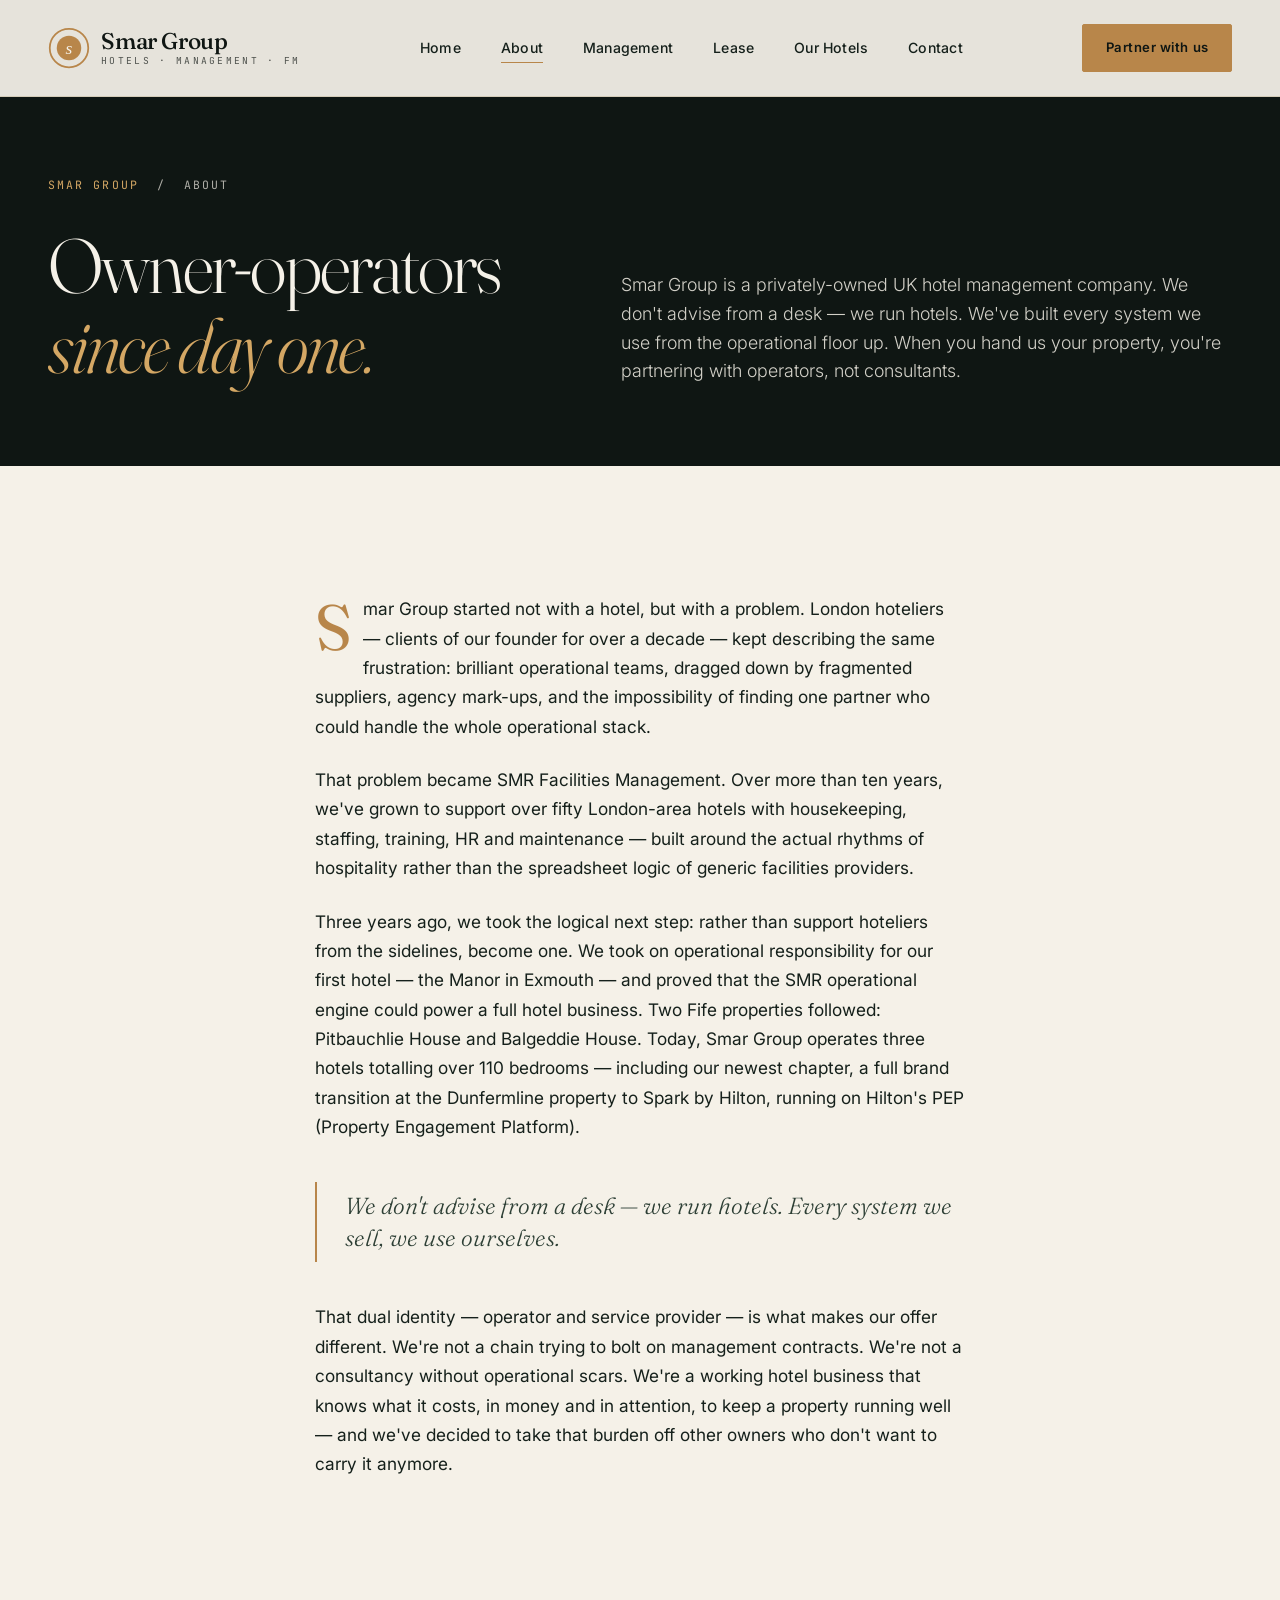
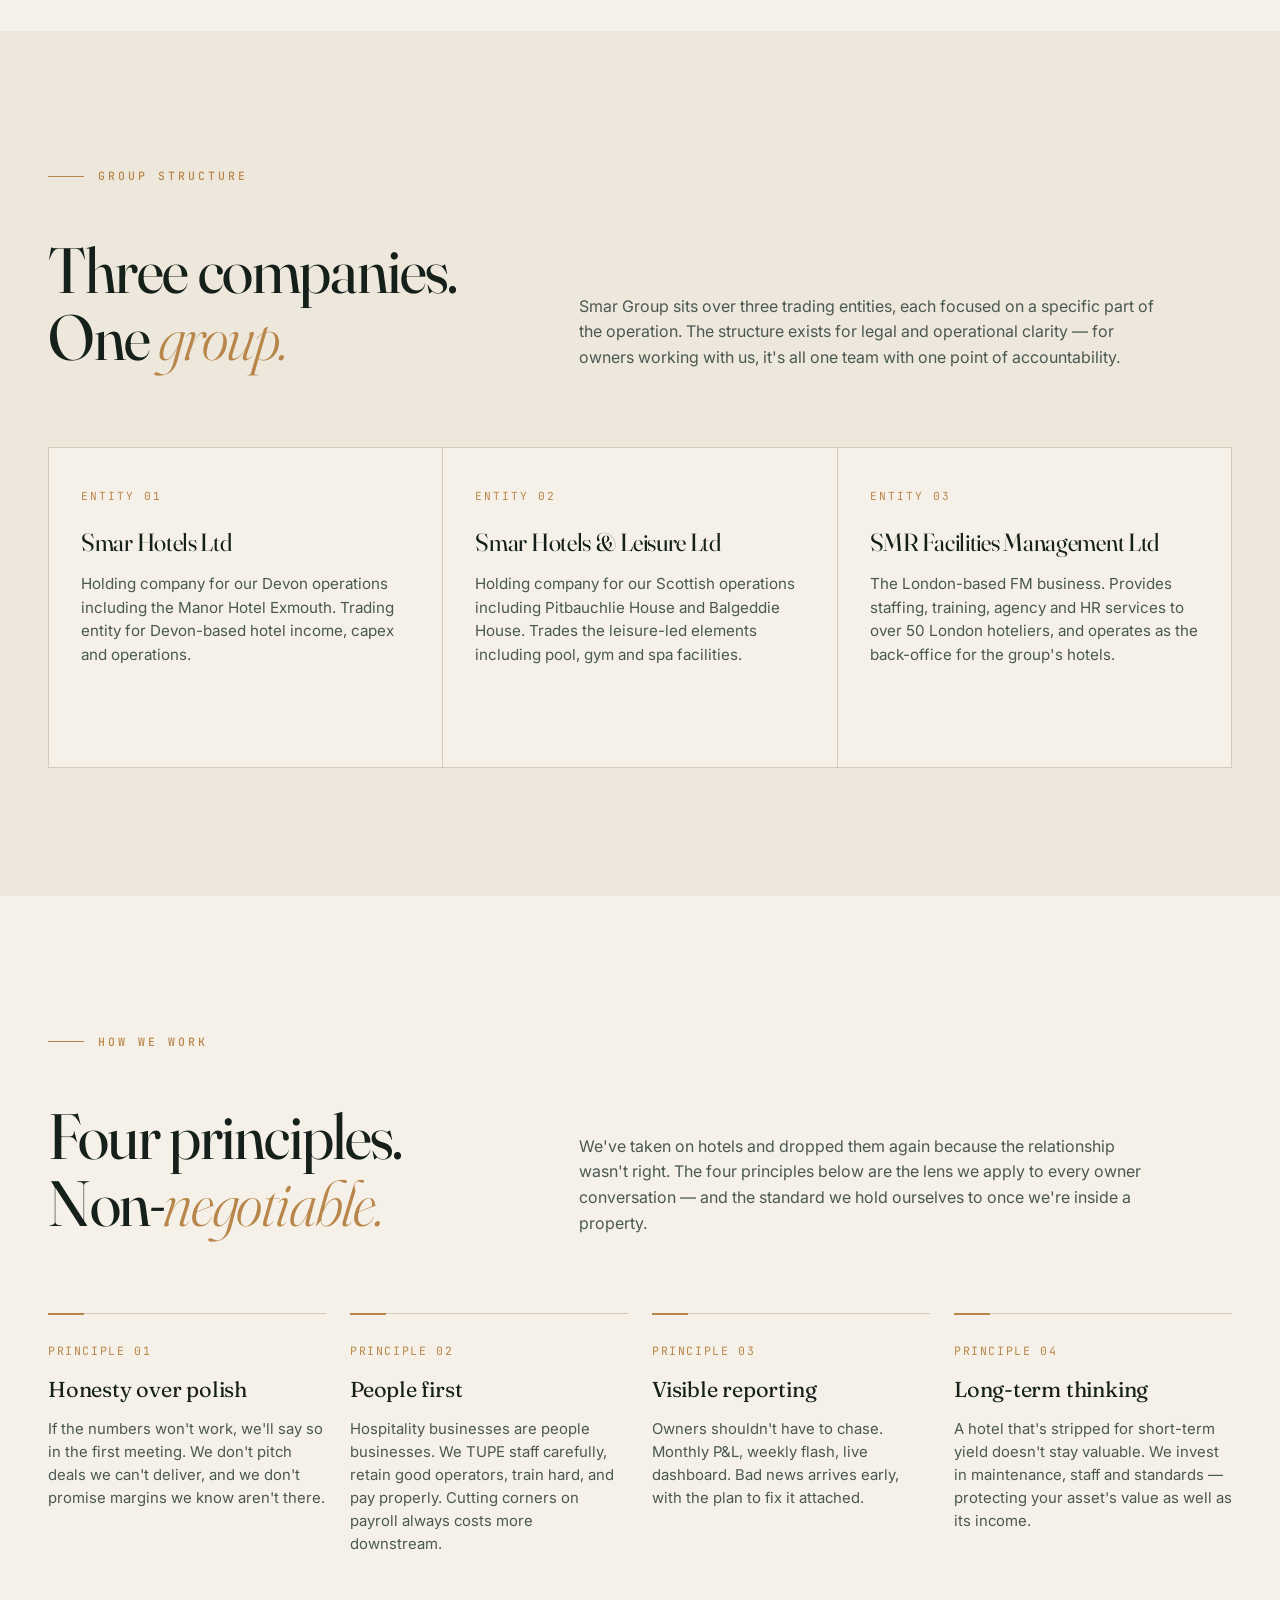
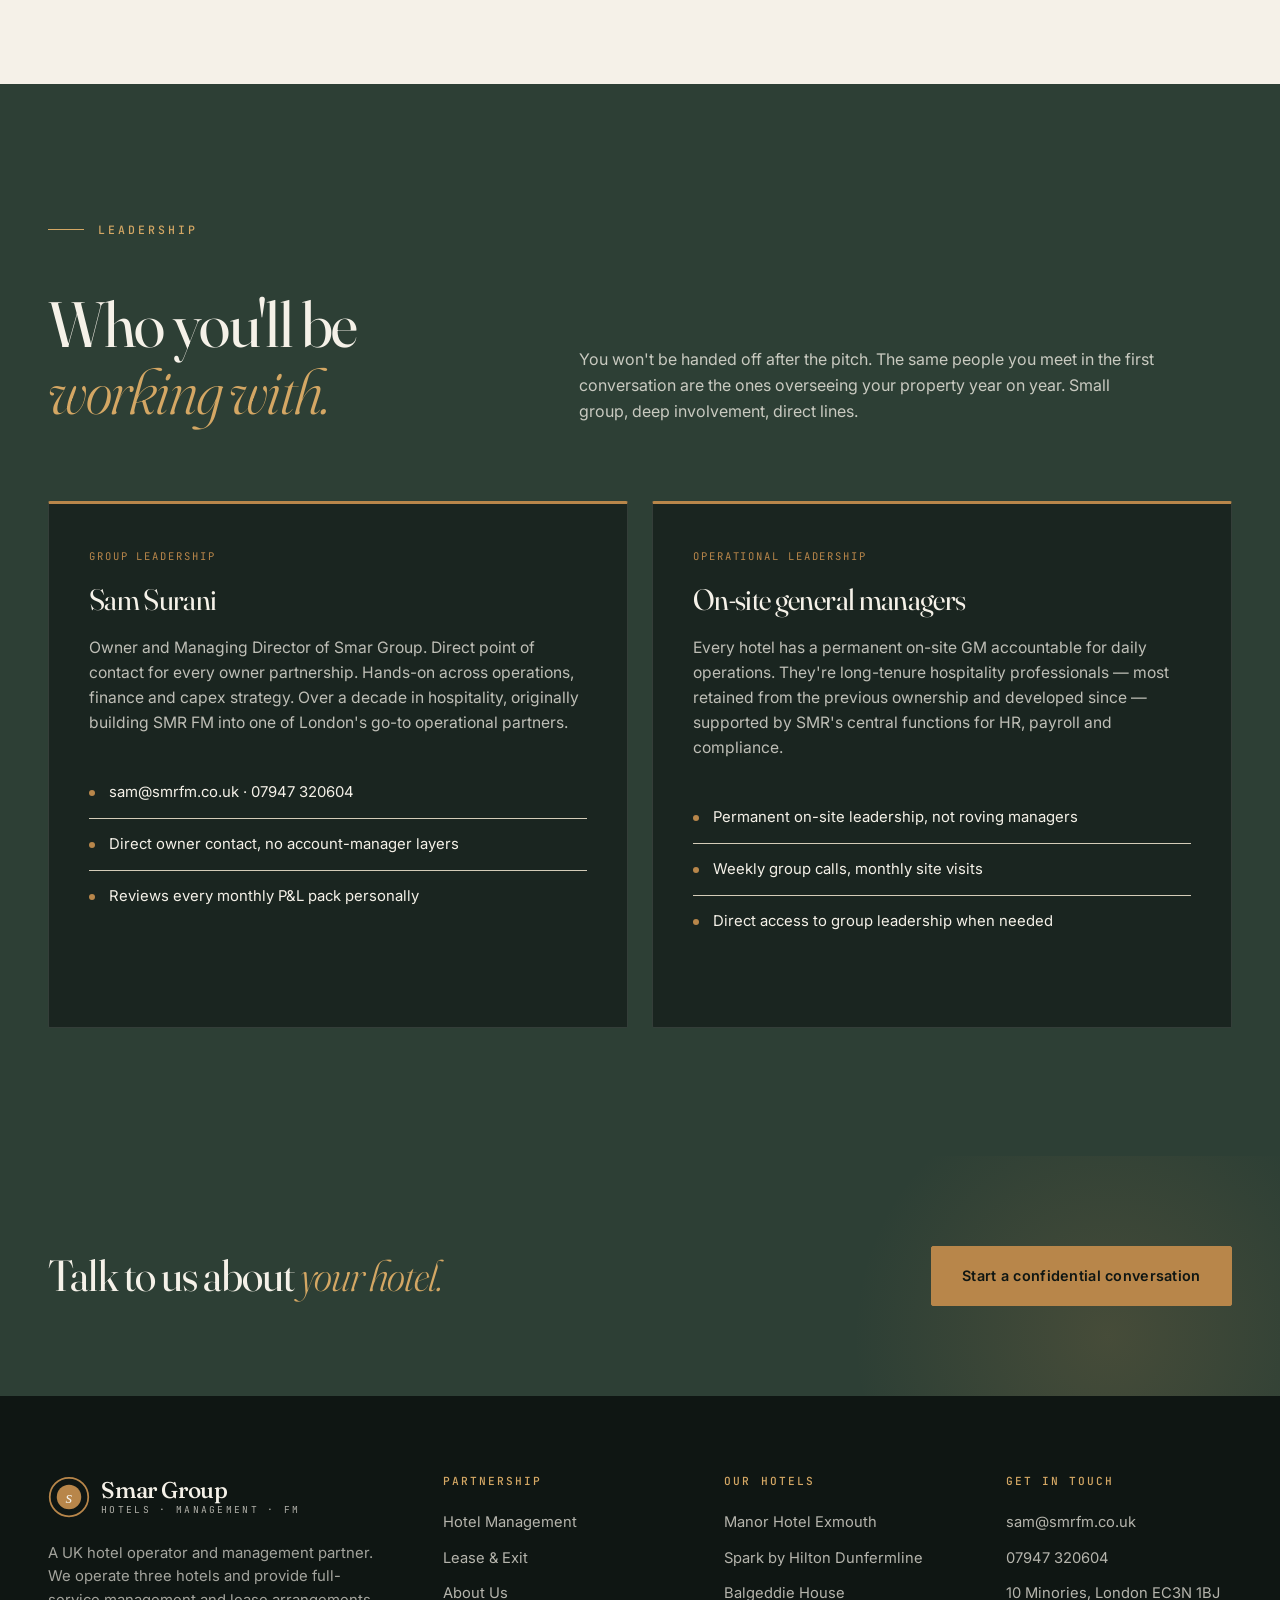
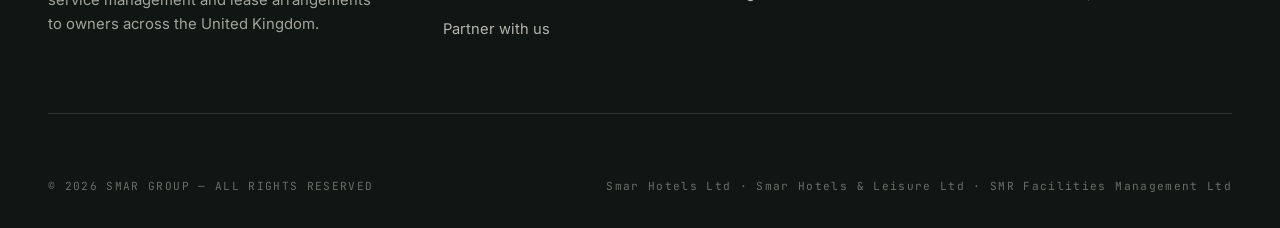
==== commit f4a2e185: "v3.1 fix bundle: Copilot review fixes, new logo, Sam Surani, sharper hero" ====
--- a/about.html
+++ b/about.html
@@ -187,7 +187,7 @@
     <div class="tracks" data-reveal>
       <div class="track" style="background: var(--green-darker); border-color: rgba(245,241,232,0.12); color: var(--cream); border-top-color: var(--bronze);">
         <span class="track__tag">Group leadership</span>
-        <h3 style="color: var(--cream);">Sarju Lakhani</h3>
+        <h3 style="color: var(--cream);">Sam Surani</h3>
         <p style="color: rgba(245, 241, 232, 0.75);">
           Owner and Managing Director of Smar Group. Direct point of contact for every
           owner partnership. Hands-on across operations, finance and capex strategy. Over a
--- a/assets/styles.css
+++ b/assets/styles.css
@@ -22,6 +22,12 @@
   --bronze-light: #D4A764;
   --bronze-pale: #E8D4B0;
 
+  /* Back-compat aliases so v2 class names and inline styles still resolve */
+  --green: var(--forest);
+  --green-darker: var(--ink-2);
+  --green-pale: var(--sage-pale);
+  --ink-soft: var(--text-soft);
+
   --text: #15201B;
   --text-soft: #4A5852;
   --text-mute: #7A8580;
@@ -75,8 +81,17 @@
 }
 .section--dark { background: var(--ink); color: var(--cream); }
 .section--forest { background: var(--forest); color: var(--cream); }
+.section--green { background: var(--forest); color: var(--cream); }  /* back-compat */
 .section--cream { background: var(--cream-2); }
 .section--sage { background: var(--sage-pale); }
+
+/* Section--green inherits all forest treatments */
+.section--green .eyebrow { color: var(--bronze-light); }
+.section--green .eyebrow::before { background: var(--bronze-light); }
+.section--green .lead { color: rgba(245, 241, 232, 0.78); }
+.section--green p { color: rgba(245, 241, 232, 0.78); }
+.section--green .process__step { border-top-color: rgba(245, 241, 232, 0.2); }
+.section--green .process__step .num { color: var(--bronze-light); }
 .section--tight { padding: clamp(3rem, 6vw, 5rem) 0; }
 
 /* ---------- Typography ---------- */
@@ -194,24 +209,17 @@
 }
 .nav.on-light .logo { color: var(--ink); }
 
+/* Logo mark — Option C: concentric circles with italic 's' */
 .logo__mark {
-  width: 36px;
-  height: 36px;
-  background: var(--bronze);
-  position: relative;
-  border-radius: 50%;
+  width: 42px;
+  height: 42px;
   flex-shrink: 0;
-  display: flex;
-  align-items: center;
-  justify-content: center;
-}
-.logo__mark::after {
-  content: '';
-  width: 13px;
-  height: 13px;
-  border-radius: 50%;
-  background: var(--cream);
-}
+  background-image: url('logo-mark.svg');
+  background-size: contain;
+  background-repeat: no-repeat;
+  background-position: center;
+}
+.logo__mark::after { content: none; }
 .logo__text {
   font-family: var(--display);
   font-size: 1.42rem;
@@ -263,11 +271,11 @@
 .nav__cta {
   font-family: var(--body);
   font-size: 0.82rem;
-  font-weight: 500;
+  font-weight: 600;
   letter-spacing: 0.04em;
   padding: 0.78rem 1.4rem;
   background: var(--bronze);
-  color: var(--cream);
+  color: var(--ink);
   border-radius: var(--radius);
   transition: all 0.2s;
   border: 1px solid var(--bronze);
@@ -275,6 +283,7 @@
 .nav__cta:hover {
   background: var(--bronze-light);
   border-color: var(--bronze-light);
+  color: var(--ink);
 }
 
 .nav__burger {
@@ -314,14 +323,17 @@
   text-decoration: none;
   white-space: nowrap;
 }
+/* Primary button: bronze background with ink text for 5.72:1 contrast (WCAG AA) */
 .btn--primary {
   background: var(--bronze);
-  color: var(--cream);
+  color: var(--ink);
   border-color: var(--bronze);
+  font-weight: 600;
 }
 .btn--primary:hover {
   background: var(--bronze-light);
   border-color: var(--bronze-light);
+  color: var(--ink);
   transform: translateY(-1px);
 }
 .btn--ink {
@@ -1023,6 +1035,65 @@
   z-index: 5;
 }
 
+/* ---------- KPI block (used in lease.html hybrid section) ---------- */
+.kpi-block {
+  display: grid;
+  grid-template-columns: 1fr 1fr;
+  gap: clamp(3rem, 6vw, 5rem);
+  align-items: center;
+}
+.kpi-card {
+  background: var(--cream);
+  border: 1px solid var(--line);
+  padding: 2.5rem;
+  border-radius: 2px;
+  box-shadow: 0 14px 40px rgba(15, 22, 19, 0.06);
+}
+.kpi-card__title {
+  display: flex;
+  justify-content: space-between;
+  align-items: center;
+  font-family: var(--mono);
+  font-size: 0.7rem;
+  letter-spacing: 0.16em;
+  text-transform: uppercase;
+  color: var(--text-soft);
+  padding-bottom: 1.25rem;
+  border-bottom: 1px solid var(--line);
+  margin-bottom: 1.75rem;
+}
+.kpi-card__title .badge {
+  background: var(--sage-pale);
+  color: var(--forest);
+  padding: 0.3rem 0.75rem;
+  font-size: 0.62rem;
+  letter-spacing: 0.1em;
+  border-radius: 2px;
+  font-weight: 500;
+}
+.kpi-row {
+  display: flex;
+  justify-content: space-between;
+  align-items: center;
+  padding: 0.95rem 0;
+  border-bottom: 1px solid var(--line);
+  font-size: 0.95rem;
+  gap: 1rem;
+}
+.kpi-row:last-child { border-bottom: none; }
+.kpi-row .name {
+  color: var(--text-soft);
+  flex: 1;
+}
+.kpi-row .val {
+  font-family: var(--display);
+  font-weight: 500;
+  color: var(--forest);
+  font-size: 1.15rem;
+  text-align: right;
+  white-space: nowrap;
+}
+
 /* ---------- Logo marquee ---------- */
 .partner-strip {
   background: var(--cream-2);
@@ -1088,7 +1159,9 @@
   to   { transform: translateX(-50%); }
 }
 @media (prefers-reduced-motion: reduce) {
-  .logo-marquee__track { animation: none; }
+  .logo-marquee__track,
+  .hero__bg img,
+  .page-hero__bg img { animation: none; }
 }
 
 /* ---------- Quote ---------- */
@@ -1496,13 +1569,14 @@
     border-bottom: 1px solid rgba(245, 241, 232, 0.12);
   }
   .hotel-feature { min-height: auto; }
-}
-
-@media (max-width: 768px) {
+
+  /* Collapse nav before 6-link row overflows on tablets (~800px tested) */
   .nav__links { display: none; }
   .nav__cta { display: none; }
   .nav__burger { display: flex; }
-
+}
+
+@media (max-width: 768px) {
   .hero { min-height: 90vh; padding: 7rem 0 3rem; }
   .hero h1 { font-size: clamp(2.4rem, 10vw, 3.8rem); }
   .hero__credit { display: none; }
